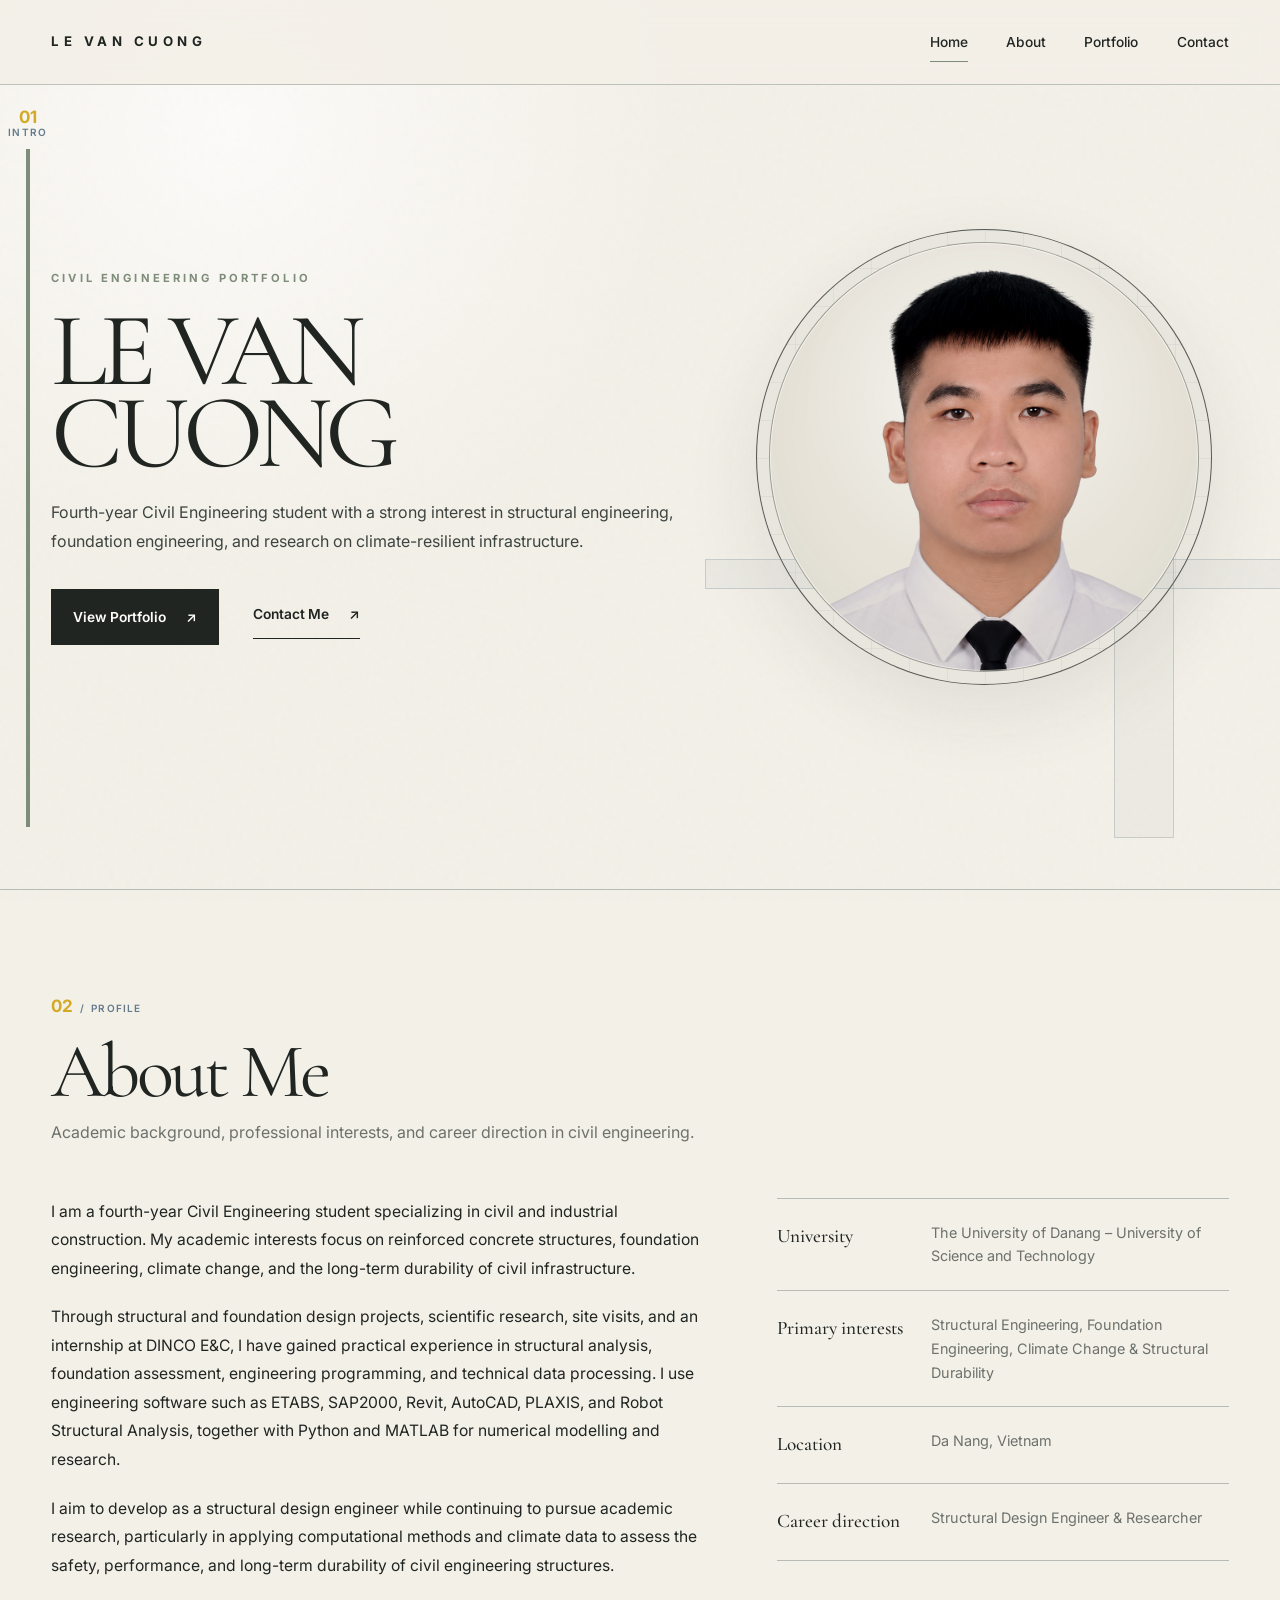
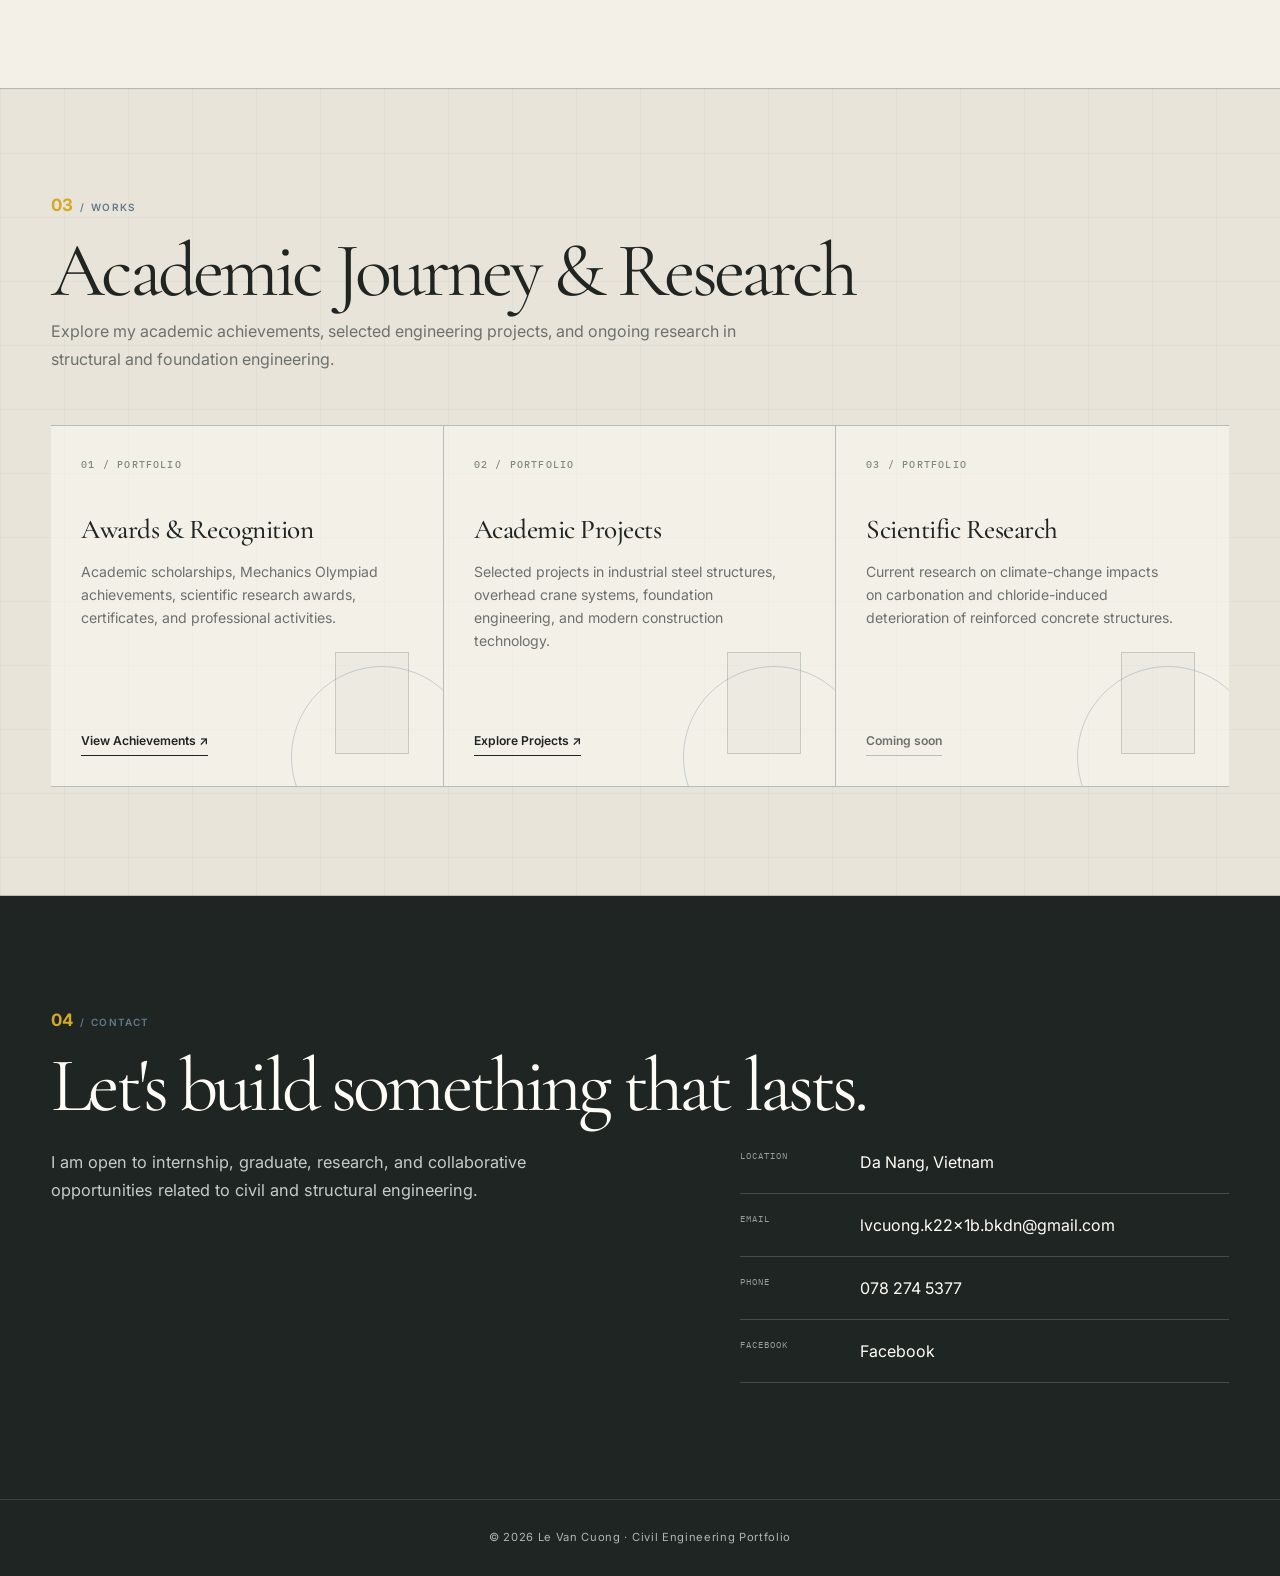
==== index.html @ e56824ea "task(02-T01): output of codex (committed by dispatch)" ====
<!DOCTYPE html>
<html lang="en">
<head>
<meta charset="UTF-8">
<meta name="viewport" content="width=device-width, initial-scale=1.0">
<meta name="description" content="Civil Engineering portfolio of Le Van Cuong — structural design, foundation engineering, construction, and applied research.">
<meta name="theme-color" content="#f3f0e8">
<title>Le Van Cuong | Civil Engineering Portfolio</title>
<link rel="preconnect" href="https://fonts.googleapis.com">
<link rel="preconnect" href="https://fonts.gstatic.com" crossorigin>
<link href="https://fonts.googleapis.com/css2?family=Cormorant+Garamond:wght@400;500;600&family=IBM+Plex+Mono:wght@400;500&family=Inter:wght@400;500;600;700&display=swap" rel="stylesheet">
<style>
:root{
  --paper:#f3f0e8;
  --paper-deep:#e8e4da;
  --ink:#202522;
  --muted:#6d716c;
  --sage:#7e8c7a;
  --steel:#627a8b;
  --line:#b8bbb5;
  --white:#fffdf7;
  --dark:#26302c;
  --dark-deep:#1f2522;
  --serif:"Cormorant Garamond",Georgia,"Times New Roman",serif;
  --sans:"Inter",Arial,sans-serif;
  --mono:"IBM Plex Mono",monospace;
  --shadow:0 22px 70px rgba(43,49,46,.08);
  --ease-out:cubic-bezier(.22,1,.36,1);
}

*{box-sizing:border-box}
html{scroll-behavior:smooth;scroll-padding-top:84px}
body{
  margin:0;
  background:
    radial-gradient(circle at 18% 4%,rgba(255,255,255,.74),transparent 28rem),
    var(--paper);
  color:var(--ink);
  font-family:var(--sans);
  line-height:1.75;
}
body::before{
  position:fixed;
  inset:0;
  z-index:-1;
  content:"";
  pointer-events:none;
  opacity:.17;
  background-image:url("data:image/svg+xml,%3Csvg viewBox='0 0 180 180' xmlns='http://www.w3.org/2000/svg'%3E%3Cfilter id='n'%3E%3CfeTurbulence type='fractalNoise' baseFrequency='.9' numOctaves='3' stitchTiles='stitch'/%3E%3C/filter%3E%3Crect width='100%25' height='100%25' filter='url(%23n)' opacity='.16'/%3E%3C/svg%3E");
}
a{color:inherit}
a:focus-visible,button:focus-visible{outline:2px solid var(--steel);outline-offset:5px}
.container{width:min(1180px,calc(100% - 8vw));margin:auto}

header{
  position:sticky;
  top:0;
  z-index:10;
  background:rgba(243,240,232,.88);
  border-bottom:1px solid rgba(184,187,181,.9);
  -webkit-backdrop-filter:blur(16px);
  backdrop-filter:blur(16px);
}
.nav{height:84px;display:flex;align-items:center;justify-content:space-between}
.brand{
  text-decoration:none;
  color:var(--ink);
  font-size:.83rem;
  font-weight:700;
  letter-spacing:.34em;
}
.links{display:flex;gap:clamp(24px,3vw,52px)}
.links a{
  position:relative;
  text-decoration:none;
  font-size:.86rem;
  font-weight:500;
}
.links a::after{
  position:absolute;
  right:0;
  bottom:-8px;
  left:0;
  height:1px;
  content:"";
  background:var(--sage);
  transform:scaleX(0);
  transform-origin:left;
  transition:transform .2s ease;
}
.links a:hover::after,.links a[aria-current="page"]::after{transform:scaleX(1)}
.menu{
  display:none;
  width:44px;
  height:44px;
  border:1px solid var(--line);
  background:transparent;
  color:var(--ink);
  font-size:1.3rem;
  cursor:pointer;
}

.hero{
  position:relative;
  min-height:650px;
  display:grid;
  align-items:start;
  justify-items:center;
  overflow:hidden;
  color:var(--ink);
  border-bottom:1px solid var(--line);
}
.hero::before{
  position:absolute;
  top:64px;
  bottom:62px;
  left:max(2vw,24px);
  width:4px;
  content:"";
  background:var(--sage);
}
.hero-section-label{
  position:absolute;
  top:24px;
  left:calc(max(2vw,24px) - 28px);
  width:60px;
  display:flex;
  flex-direction:column;
  align-items:center;
  gap:1px;
  text-align:center;
  line-height:1;
  pointer-events:none;
}
.hero-section-label .section-number,
.section-label .section-number{
  color:#d3a926;
  font-family:var(--sans);
  font-size:17px;
  font-weight:700;
  letter-spacing:0;
  line-height:1;
}
.hero-section-label .section-name,
.section-label .section-name{
  color:var(--steel);
  font-family:var(--sans);
  font-size:10px;
  font-weight:600;
  letter-spacing:.12em;
  line-height:1;
  text-transform:uppercase;
}
.section-label{
  display:flex;
  align-items:baseline;
  gap:7px;
  white-space:nowrap;
}
.section-label .section-divider{
  color:var(--steel);
  font-family:var(--sans);
  font-size:10px;
  font-weight:600;
  letter-spacing:0;
  line-height:1;
}
.hero-grid{
  display:grid;
  grid-template-columns:minmax(0,1.12fr) minmax(410px,.88fr);
  gap:clamp(44px,5vw,74px);
  align-items:center;
  padding:36px 0 96px;
}
.eyebrow,.section-kicker{
  margin:0 0 22px;
  color:var(--sage);
  font-family:var(--sans);
  font-size:.7rem;
  font-weight:700;
  letter-spacing:.28em;
  text-transform:uppercase;
}
h1{
  max-width:760px;
  margin:8px 0 24px;
  font-family:var(--serif);
  font-size:clamp(5rem,8.2vw,8rem);
  font-weight:400;
  letter-spacing:-.065em;
  line-height:.78;
}
.lead{
  max-width:700px;
  margin:0;
  color:#3d4440;
  font-size:1rem;
  line-height:1.8;
}
.actions{display:flex;gap:34px;align-items:center;margin-top:34px}
.btn{
  min-height:56px;
  padding:0 22px;
  display:inline-flex;
  align-items:center;
  justify-content:center;
  gap:20px;
  border-radius:0;
  text-decoration:none;
  font-size:.86rem;
  font-weight:600;
  transition:background .18s ease,color .18s ease,transform .18s ease;
}
.btn::after{content:"↗";transition:transform .18s ease}
.btn:hover::after{transform:translate(4px,-4px)}
.btn-primary{background:var(--ink);color:var(--white)}
.btn-primary:hover{background:#343b37;transform:translateY(-2px)}
.btn-outline{
  min-height:44px;
  padding:0 0 5px;
  border-bottom:1px solid var(--ink);
  color:var(--ink);
}
.btn-outline:hover{color:var(--steel)}

.portrait{
  position:relative;
  width:min(100%,456px);
  aspect-ratio:1;
  margin:auto;
  padding:12px;
  display:grid;
  place-items:center;
  overflow:visible;
  isolation:isolate;
  border:1px solid rgba(32,37,34,.72);
  border-radius:50%;
  background:
    linear-gradient(rgba(98,122,139,.08) 1px,transparent 1px),
    linear-gradient(90deg,rgba(98,122,139,.08) 1px,transparent 1px),
    rgba(216,214,207,.36);
  background-size:38px 38px;
  box-shadow:0 26px 78px rgba(43,49,46,.09);
}
.portrait::before,.portrait::after{
  position:absolute;
  z-index:-1;
  content:"";
  border:1px solid rgba(98,122,139,.26);
}
.portrait::before{width:134%;height:28px;right:-23%;bottom:21%;background:rgba(98,122,139,.05)}
.portrait::after{width:58px;height:82%;right:8%;bottom:-34%;background:rgba(126,140,122,.05)}
.portrait-frame{
  position:relative;
  width:100%;
  height:100%;
  padding:28px;
  display:flex;
  flex-direction:column;
  align-items:center;
  justify-content:center;
  overflow:hidden;
  border:1px solid rgba(32,37,34,.38);
  border-radius:50%;
  background:
    radial-gradient(circle at 50% 36%,rgba(255,255,255,.7),transparent 52%),
    var(--paper-deep);
  text-align:center;
}
.portrait-frame::after{
  position:absolute;
  z-index:3;
  inset:0;
  content:"";
  pointer-events:none;
  border-radius:50%;
  box-shadow:
    inset 0 0 0 1px rgba(255,253,247,.52),
    inset 0 -28px 56px rgba(38,48,44,.035);
}
.portrait-photo{
  position:absolute;
  z-index:2;
  inset:0;
  width:100%;
  height:100%;
  opacity:1;
  object-fit:cover;
  /*
    profile.png is 1024 × 1536 (2:3). A 10% vertical focus keeps
    comfortable space above the hair when it is cropped into this 1:1 frame.
  */
  object-position:50% 10%;
  mix-blend-mode:multiply;
  filter:saturate(.84) contrast(1.025) brightness(.995);
}

section{padding:108px 0}
.section-title{
  margin:0 0 10px;
  color:var(--ink);
  font-family:var(--serif);
  font-size:clamp(3.2rem,6vw,5.6rem);
  font-weight:400;
  letter-spacing:-.05em;
  line-height:.92;
}
.section-sub{max-width:700px;margin:0 0 52px;color:var(--muted)}
.about-grid{
  display:grid;
  grid-template-columns:minmax(0,1.18fr) minmax(340px,.82fr);
  gap:clamp(46px,6vw,78px);
  align-items:start;
}
.about-copy{font-size:.98rem;line-height:1.82}
.about-copy p{margin:0 0 1.25rem}
.about-copy p:last-child{margin-bottom:0}
.info-list{display:grid;border-top:1px solid var(--line)}
.info{
  padding:22px 0;
  display:grid;
  grid-template-columns:136px minmax(0,1fr);
  gap:18px;
  border-bottom:1px solid var(--line);
  color:var(--muted);
  font-size:.9rem;
  line-height:1.65;
}
.info b{
  display:block;
  color:var(--ink);
  font-family:var(--serif);
  font-size:1.2rem;
  font-weight:500;
}
.info span{
  min-width:0;
  overflow-wrap:break-word;
}

.portfolio-section{
  background:
    linear-gradient(rgba(98,122,139,.055) 1px,transparent 1px),
    linear-gradient(90deg,rgba(98,122,139,.055) 1px,transparent 1px),
    var(--paper-deep);
  background-size:64px 64px;
  border-top:1px solid var(--line);
  border-bottom:1px solid var(--line);
}
.cards{
  display:grid;
  grid-template-columns:repeat(3,1fr);
  border-top:1px solid var(--line);
  border-bottom:1px solid var(--line);
}
.card{
  position:relative;
  min-height:360px;
  padding:30px;
  display:flex;
  flex-direction:column;
  overflow:hidden;
  border:0;
  border-right:1px solid var(--line);
  border-radius:0;
  background:rgba(255,253,247,.48);
  box-shadow:none;
  transition:background .22s ease,transform .22s ease;
}
.card:last-child{border-right:0}
.card::before{
  position:absolute;
  right:-30px;
  bottom:-62px;
  width:180px;
  height:180px;
  content:"";
  border:1px solid rgba(98,122,139,.3);
  border-radius:50%;
  transition:transform .35s ease;
}
.card::after{
  position:absolute;
  right:34px;
  bottom:32px;
  width:72px;
  height:100px;
  content:"";
  border:1px solid rgba(126,140,122,.35);
  background:rgba(126,140,122,.06);
}
.card:hover{z-index:2;background:var(--white);transform:translateY(-6px)}
.card:hover::before{transform:scale(1.08)}
.card .num{
  position:relative;
  z-index:1;
  font-family:var(--mono);
  font-size:.62rem;
  font-weight:500;
  letter-spacing:.12em;
  color:var(--sage);
}
.card h3{
  position:relative;
  z-index:1;
  max-width:none;
  margin:42px 0 15px;
  color:var(--ink);
  font-family:var(--serif);
  font-size:clamp(1.7rem,1.95vw,2rem);
  font-weight:500;
  line-height:1.08;
  letter-spacing:-.018em;
  white-space:nowrap;
}
.card p{
  position:relative;
  z-index:1;
  max-width:310px;
  margin:0 0 28px;
  color:var(--muted);
  font-size:.88rem;
  line-height:1.65;
}
.card a{
  position:relative;
  z-index:2;
  align-self:flex-start;
  margin-top:auto;
  padding-bottom:4px;
  border-bottom:1px solid var(--ink);
  text-decoration:none;
  color:var(--ink);
  font-size:.76rem;
  font-weight:600;
}
.card a::after{content:" ↗";transition:margin .18s ease}
.card a:hover::after{margin-left:5px}
.card .disabled-link{
  position:relative;
  z-index:2;
  align-self:flex-start;
  margin-top:auto;
  padding-bottom:4px;
  border-bottom:1px solid var(--line);
  color:var(--muted);
  font-size:.76rem;
  font-weight:600;
  cursor:not-allowed;
}

.contact{
  padding:116px 0;
  background:var(--dark-deep);
  color:var(--white);
}
.contact .section-kicker{color:#aebda9}
.contact .section-title{color:var(--white)}
.contact-grid{display:grid;grid-template-columns:1.08fr .92fr;gap:clamp(50px,9vw,130px)}
.contact-grid>div:first-child p{max-width:530px;color:#c5ccc7;font-size:1.02rem}
.contact-item{
  padding:17px 0;
  display:grid;
  grid-template-columns:100px 1fr;
  gap:20px;
  border-bottom:1px solid rgba(255,255,255,.18);
  overflow-wrap:anywhere;
}
.contact-item span{
  display:block;
  color:#95a19a;
  font-family:var(--mono);
  font-size:.59rem;
  letter-spacing:.11em;
  text-transform:uppercase;
}
.contact-item a{text-decoration:none}
.contact-item a:hover{color:#c7d4c3}
footer{
  background:var(--dark-deep);
  color:#aeb7b1;
  text-align:center;
  padding:28px;
  border-top:1px solid rgba(255,255,255,.13);
  font-size:.7rem;
  letter-spacing:.06em;
}

@keyframes reveal{
  from{opacity:0;transform:translateY(18px)}
  to{opacity:1;transform:translateY(0)}
}
.hero-grid>div:first-child{animation:reveal .75s var(--ease-out) both}
.portrait{animation:reveal .92s .12s var(--ease-out) both}
.reveal-item{
  opacity:0;
  transform:translateY(18px);
  transition:opacity .68s var(--ease-out) var(--reveal-delay,0ms),transform .68s var(--ease-out) var(--reveal-delay,0ms);
}
.reveal-item.is-visible{
  opacity:1;
  transform:translateY(0);
}

@media(max-width:900px){
  .links{
    position:absolute;
    top:84px;
    right:0;
    left:0;
    padding:24px 8vw 30px;
    display:none;
    flex-direction:column;
    gap:18px;
    background:rgba(243,240,232,.98);
    border-bottom:1px solid var(--line);
  }
  .links.open{display:flex}
  .menu{display:grid;place-items:center}
  .hero{align-items:center}
  .hero-grid{grid-template-columns:1fr;gap:68px;padding:78px 0}
  .portrait{width:min(76vw,420px)}
  .about-grid,.contact-grid{grid-template-columns:1fr}
  .cards{grid-template-columns:1fr}
  .card{min-height:300px;border-right:0;border-bottom:1px solid var(--line)}
  .card:last-child{border-bottom:0}
  .card h3{font-size:2rem}
}

@media(max-width:1100px) and (min-width:901px){
  .card h3{
    font-size:1.72rem;
    white-space:normal;
  }
}

@media(max-width:600px){
  .container{width:calc(100% - 32px)}
  html{scroll-padding-top:72px}
  .nav{height:72px}
  .links{top:72px;padding-right:16px;padding-left:16px}
  .brand{max-width:160px;font-size:.72rem;line-height:1.5}
  .hero{min-height:auto}
  .hero::before,.hero-section-label{display:none}
  .hero-grid{padding:68px 0 70px}
  h1{font-size:clamp(4.3rem,22vw,6.2rem)}
  .lead{font-size:.94rem}
  .actions{align-items:flex-start;flex-direction:column;gap:18px}
  .portrait{width:min(84vw,350px)}
  section{padding:78px 0}
  .section-sub{margin-bottom:38px}
  .card{padding-right:24px;padding-left:24px}
  .card h3{font-size:1.85rem;white-space:normal}
  .info{grid-template-columns:1fr;gap:4px}
  .about-copy{font-size:.94rem;line-height:1.78}
  .contact{padding:84px 0}
  .contact-item{grid-template-columns:1fr;gap:5px}
}

@media(prefers-reduced-motion:reduce){
  html{scroll-behavior:auto}
  *,*::before,*::after{
    animation-duration:.01ms!important;
    animation-iteration-count:1!important;
    transition-duration:.01ms!important;
  }
}
</style>
</head>
<body>
<header>
  <div class="container nav">
    <a class="brand" href="#home" aria-label="Le Van Cuong — home">LE VAN CUONG</a>
    <button class="menu" id="menuBtn" type="button" aria-label="Open navigation" aria-expanded="false" aria-controls="navLinks">☰</button>
    <nav class="links" id="navLinks" aria-label="Main navigation">
      <a href="#home">Home</a>
      <a href="#about">About</a>
      <a href="#portfolio">Portfolio</a>
      <a href="#contact">Contact</a>
    </nav>
  </div>
</header>

<main>
  <section class="hero" id="home">
    <div class="hero-section-label" aria-hidden="true">
      <span class="section-number">01</span>
      <span class="section-name">INTRO</span>
    </div>
    <div class="container hero-grid">
      <div>
        <div class="eyebrow">Civil Engineering Portfolio</div>
        <h1>LE VAN<br>CUONG</h1>
        <p class="lead">Fourth-year Civil Engineering student with a strong interest in structural engineering, foundation engineering, and research on climate-resilient infrastructure.</p>
        <div class="actions">
          <a class="btn btn-primary" href="#portfolio">View Portfolio</a>
          <a class="btn btn-outline" href="#contact">Contact Me</a>
        </div>
      </div>
      <div class="portrait">
        <div class="portrait-frame">
          <img class="portrait-photo" id="profilePhoto" src="assets/images/people/profile.png" width="1024" height="1536" fetchpriority="high" decoding="async" alt="Portrait of Le Van Cuong">
        </div>
      </div>
    </div>
  </section>

  <section id="about">
    <div class="container">
      <p class="section-kicker section-label">
        <span class="section-number">02</span>
        <span class="section-divider" aria-hidden="true">/</span>
        <span class="section-name">PROFILE</span>
      </p>
      <h2 class="section-title">About Me</h2>
      <p class="section-sub">Academic background, professional interests, and career direction in civil engineering.</p>
      <div class="about-grid">
        <div class="about-copy">
          <p>I am a fourth-year Civil Engineering student specializing in civil and industrial construction. My academic interests focus on reinforced concrete structures, foundation engineering, climate change, and the long-term durability of civil infrastructure.</p>
          <p>Through structural and foundation design projects, scientific research, site visits, and an internship at DINCO E&amp;C, I have gained practical experience in structural analysis, foundation assessment, engineering programming, and technical data processing. I use engineering software such as ETABS, SAP2000, Revit, AutoCAD, PLAXIS, and Robot Structural Analysis, together with Python and MATLAB for numerical modelling and research.</p>
          <p>I aim to develop as a structural design engineer while continuing to pursue academic research, particularly in applying computational methods and climate data to assess the safety, performance, and long-term durability of civil engineering structures.</p>
        </div>
        <div class="info-list">
          <div class="info"><b>University</b><span>The University of Danang – University of Science and Technology</span></div>
          <div class="info"><b>Primary interests</b><span>Structural Engineering, Foundation Engineering, Climate Change &amp; Structural Durability</span></div>
          <div class="info"><b>Location</b><span>Da Nang, Vietnam</span></div>
          <div class="info"><b>Career direction</b><span>Structural Design Engineer &amp; Researcher</span></div>
        </div>
      </div>
    </div>
  </section>

  <section id="portfolio" class="portfolio-section">
    <div class="container">
      <p class="section-kicker section-label">
        <span class="section-number">03</span>
        <span class="section-divider" aria-hidden="true">/</span>
        <span class="section-name">WORKS</span>
      </p>
      <h2 class="section-title">Academic Journey &amp; Research</h2>
      <p class="section-sub">Explore my academic achievements, selected engineering projects, and ongoing research in structural and foundation engineering.</p>
      <div class="cards">
        <article class="card">
          <div class="num">01 / PORTFOLIO</div>
          <h3>Awards &amp; Recognition</h3>
          <p>Academic scholarships, Mechanics Olympiad achievements, scientific research awards, certificates, and professional activities.</p>
          <a href="awards.html">View Achievements</a>
        </article>
        <article class="card">
          <div class="num">02 / PORTFOLIO</div>
          <h3>Academic Projects</h3>
          <p>Selected projects in industrial steel structures, overhead crane systems, foundation engineering, and modern construction technology.</p>
          <a href="academic-projects.html">Explore Projects</a>
        </article>
        <article class="card">
          <div class="num">03 / PORTFOLIO</div>
          <h3>Scientific Research</h3>
          <p>Current research on climate-change impacts on carbonation and chloride-induced deterioration of reinforced concrete structures.</p>
          <span class="disabled-link" aria-disabled="true">Coming soon</span>
        </article>
      </div>
    </div>
  </section>

  <section class="contact" id="contact">
    <div class="container">
      <p class="section-kicker section-label">
        <span class="section-number">04</span>
        <span class="section-divider" aria-hidden="true">/</span>
        <span class="section-name">CONTACT</span>
      </p>
      <h2 class="section-title">Let&apos;s build something that lasts.</h2>
      <div class="contact-grid">
        <div>
          <p>I am open to internship, graduate, research, and collaborative opportunities related to civil and structural engineering.</p>
        </div>
        <div>
          <div class="contact-item"><span>Location</span><div>Da Nang, Vietnam</div></div>
          <div class="contact-item"><span>Email</span><a href="mailto:lvcuong.k22x1b.bkdn@gmail.com">lvcuong.k22x1b.bkdn@gmail.com</a></div>
          <div class="contact-item"><span>Phone</span><a href="tel:+84782745377">078&nbsp;274&nbsp;5377</a></div>
          <div class="contact-item"><span>Facebook</span><a href="https://www.facebook.com/cuong.le.961436" target="_blank" rel="noopener noreferrer">Facebook</a></div>
        </div>
      </div>
    </div>
  </section>
</main>

<footer>© <span id="year"></span> Le Van Cuong · Civil Engineering Portfolio</footer>

<script>
const menuBtn=document.getElementById("menuBtn");
const navLinks=document.getElementById("navLinks");
const desktopQuery=window.matchMedia("(min-width: 901px)");
const closeMenu=()=>{
  navLinks.classList.remove("open");
  menuBtn.setAttribute("aria-expanded","false");
  menuBtn.setAttribute("aria-label","Open navigation");
  menuBtn.textContent="☰";
};
menuBtn.addEventListener("click",event=>{
  event.stopPropagation();
  const isOpen=navLinks.classList.toggle("open");
  menuBtn.setAttribute("aria-expanded",String(isOpen));
  menuBtn.setAttribute("aria-label",isOpen?"Close navigation":"Open navigation");
  menuBtn.textContent=isOpen?"×":"☰";
});
navLinks.addEventListener("click",event=>event.stopPropagation());
document.querySelectorAll("#navLinks a").forEach(link=>link.addEventListener("click",closeMenu));
document.addEventListener("click",()=>{if(navLinks.classList.contains("open"))closeMenu()});
desktopQuery.addEventListener("change",event=>{if(event.matches)closeMenu()});
document.addEventListener("keydown",event=>{if(event.key==="Escape")closeMenu()});

const navAnchors=[...document.querySelectorAll('#navLinks a[href^="#"]')];
const sections=navAnchors.map(a=>document.querySelector(a.getAttribute("href"))).filter(Boolean);
const setActiveNav=id=>{
  navAnchors.forEach(a=>{
    if(a.getAttribute("href")===`#${id}`)a.setAttribute("aria-current","page");
    else a.removeAttribute("aria-current");
  });
};
if(sections.length){
  setActiveNav(sections[0].id);
  const spyObserver=new IntersectionObserver(entries=>{
    entries.forEach(entry=>{
      if(entry.isIntersecting)setActiveNav(entry.target.id);
    });
  },{rootMargin:"-35% 0px -55% 0px",threshold:0});
  sections.forEach(section=>spyObserver.observe(section));
}

const reduceMotion=window.matchMedia("(prefers-reduced-motion: reduce)");
if(!reduceMotion.matches&&"IntersectionObserver"in window){
  const revealTargets=[
    ...document.querySelectorAll("#about .section-kicker, #about .section-title, #about .section-sub, #about .about-copy, #about .info-list"),
    ...document.querySelectorAll("#portfolio .section-kicker, #portfolio .section-title, #portfolio .section-sub"),
    ...document.querySelectorAll("#portfolio .card"),
    ...document.querySelectorAll("#contact .section-kicker, #contact .section-title, #contact .contact-grid > div")
  ];
  document.querySelectorAll("#portfolio .card").forEach((el,i)=>el.style.setProperty("--reveal-delay",`${i*80}ms`));
  const revealObserver=new IntersectionObserver((entries,obs)=>{
    entries.forEach(entry=>{
      if(entry.isIntersecting){
        entry.target.classList.add("is-visible");
        obs.unobserve(entry.target);
      }
    });
  },{threshold:.12,rootMargin:"0px 0px -36px 0px"});
  revealTargets.forEach(el=>{
    if(el.getBoundingClientRect().top<window.innerHeight*.92){
      el.classList.add("is-visible");
    }else{
      el.classList.add("reveal-item");
      revealObserver.observe(el);
    }
  });
}

document.getElementById("year").textContent=new Date().getFullYear();
</script>
</body>
</html>
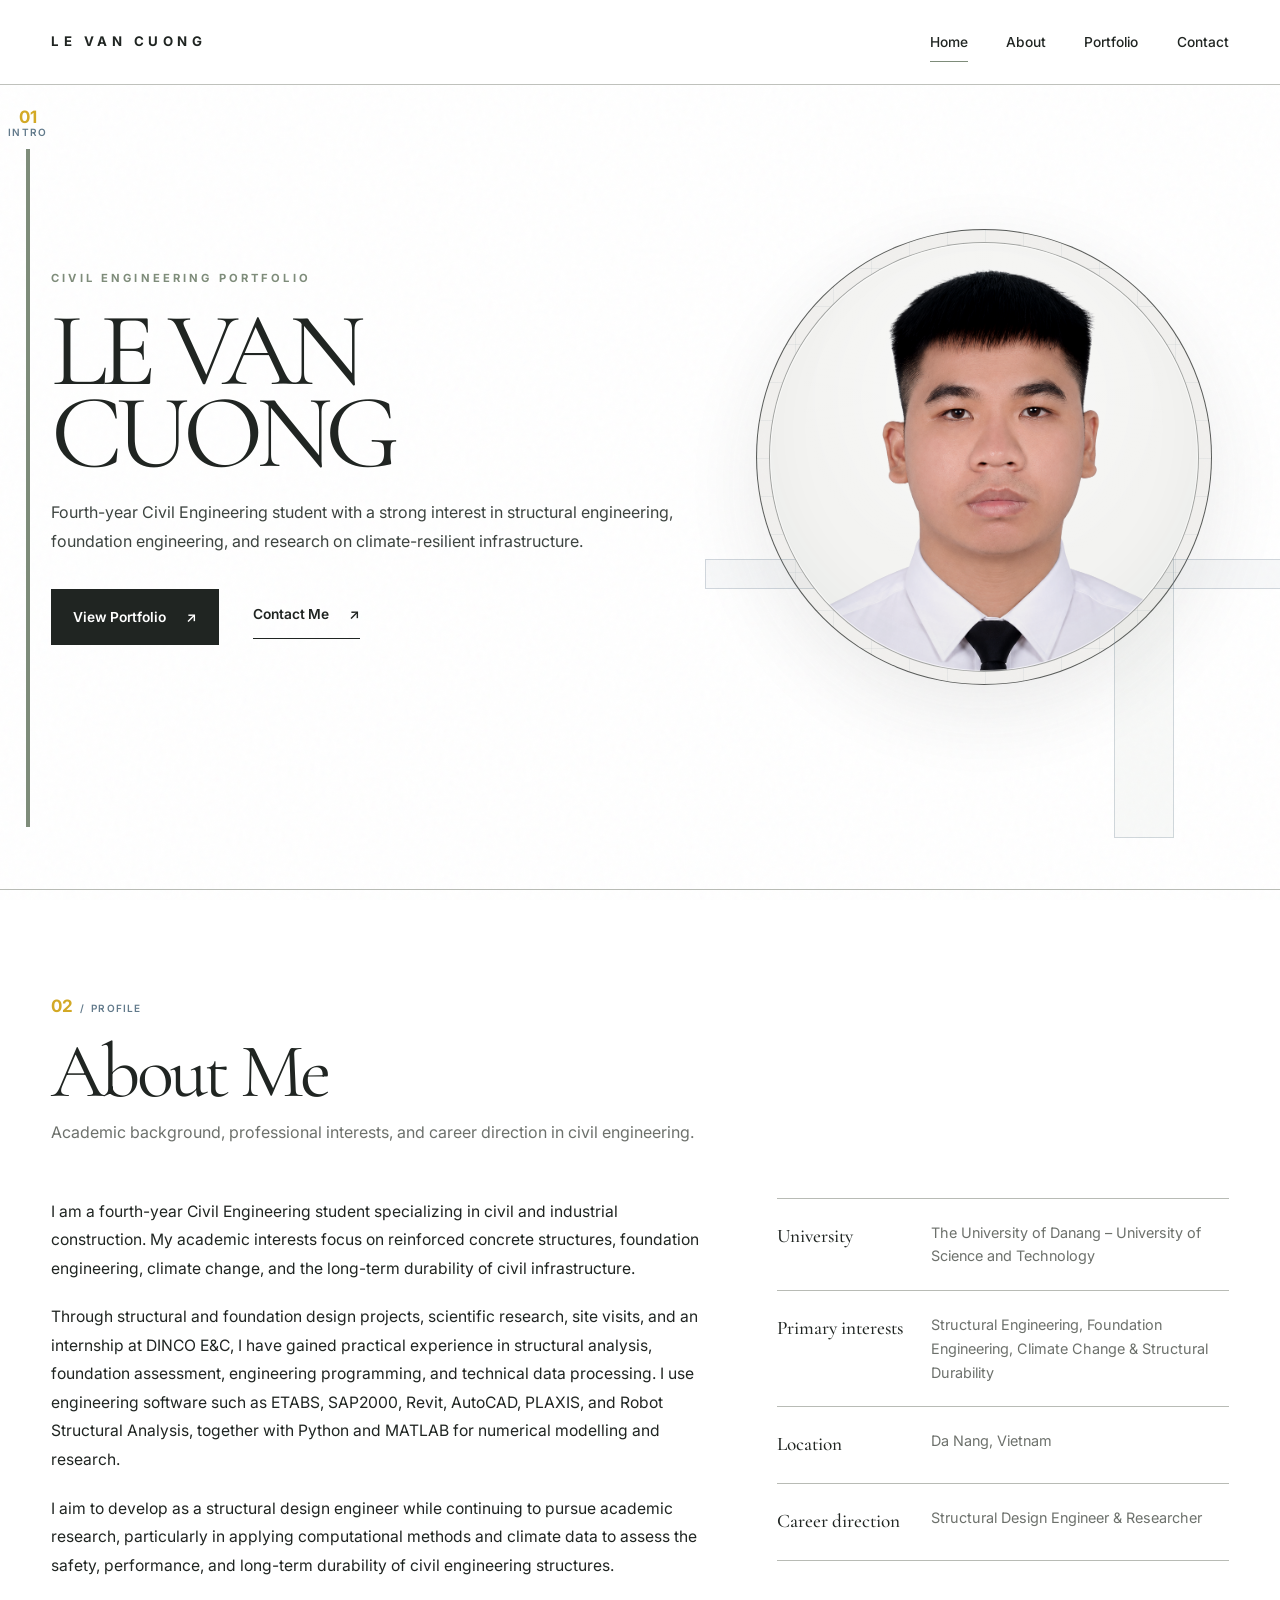
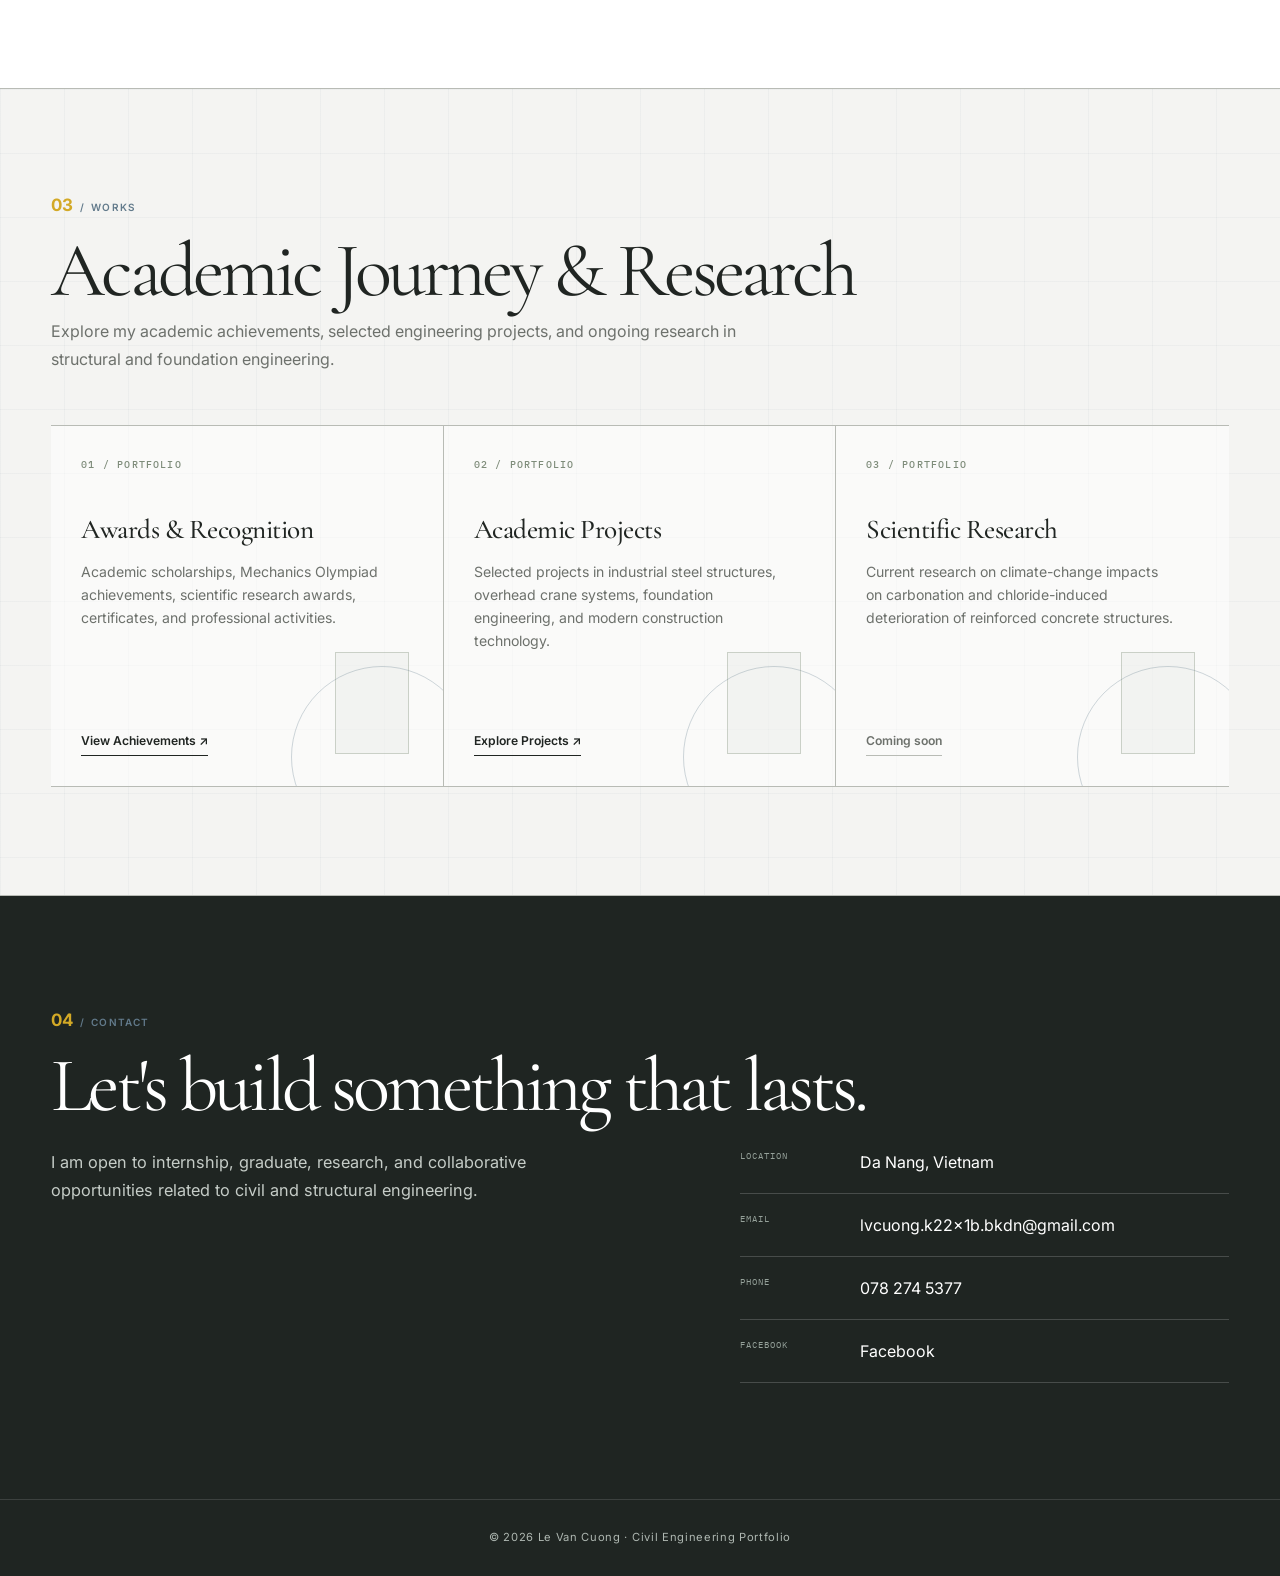
==== commit fa512dd2: "Switch portfolio pages to a white background - --paper #f3f0e8 -> #ffffff (and theme-color meta) - -" ====
--- a/index.html
+++ b/index.html
@@ -4,21 +4,21 @@
 <meta charset="UTF-8">
 <meta name="viewport" content="width=device-width, initial-scale=1.0">
 <meta name="description" content="Civil Engineering portfolio of Le Van Cuong — structural design, foundation engineering, construction, and applied research.">
-<meta name="theme-color" content="#f3f0e8">
+<meta name="theme-color" content="#ffffff">
 <title>Le Van Cuong | Civil Engineering Portfolio</title>
 <link rel="preconnect" href="https://fonts.googleapis.com">
 <link rel="preconnect" href="https://fonts.gstatic.com" crossorigin>
 <link href="https://fonts.googleapis.com/css2?family=Cormorant+Garamond:wght@400;500;600&family=IBM+Plex+Mono:wght@400;500&family=Inter:wght@400;500;600;700&display=swap" rel="stylesheet">
 <style>
 :root{
-  --paper:#f3f0e8;
-  --paper-deep:#e8e4da;
+  --paper:#ffffff;
+  --paper-deep:#f4f4f2;
   --ink:#202522;
   --muted:#6d716c;
   --sage:#7e8c7a;
   --steel:#627a8b;
   --line:#b8bbb5;
-  --white:#fffdf7;
+  --white:#ffffff;
   --dark:#26302c;
   --dark-deep:#1f2522;
   --serif:"Cormorant Garamond",Georgia,"Times New Roman",serif;
@@ -56,7 +56,7 @@
   position:sticky;
   top:0;
   z-index:10;
-  background:rgba(243,240,232,.88);
+  background:rgba(255,255,255,.88);
   border-bottom:1px solid rgba(184,187,181,.9);
   -webkit-backdrop-filter:blur(16px);
   backdrop-filter:blur(16px);
@@ -275,7 +275,7 @@
   pointer-events:none;
   border-radius:50%;
   box-shadow:
-    inset 0 0 0 1px rgba(255,253,247,.52),
+    inset 0 0 0 1px rgba(255,255,255,.52),
     inset 0 -28px 56px rgba(38,48,44,.035);
 }
 .portrait-photo{
@@ -363,7 +363,7 @@
   border:0;
   border-right:1px solid var(--line);
   border-radius:0;
-  background:rgba(255,253,247,.48);
+  background:rgba(255,255,255,.48);
   box-shadow:none;
   transition:background .22s ease,transform .22s ease;
 }
@@ -512,7 +512,7 @@
     display:none;
     flex-direction:column;
     gap:18px;
-    background:rgba(243,240,232,.98);
+    background:rgba(255,255,255,.98);
     border-bottom:1px solid var(--line);
   }
   .links.open{display:flex}
@@ -656,7 +656,7 @@
           <div class="num">03 / PORTFOLIO</div>
           <h3>Scientific Research</h3>
           <p>Current research on climate-change impacts on carbonation and chloride-induced deterioration of reinforced concrete structures.</p>
-          <span class="disabled-link" aria-disabled="true">Coming soon</span>
+          <span class="disabled-link" role="link" aria-disabled="true">Coming soon</span>
         </article>
       </div>
     </div>
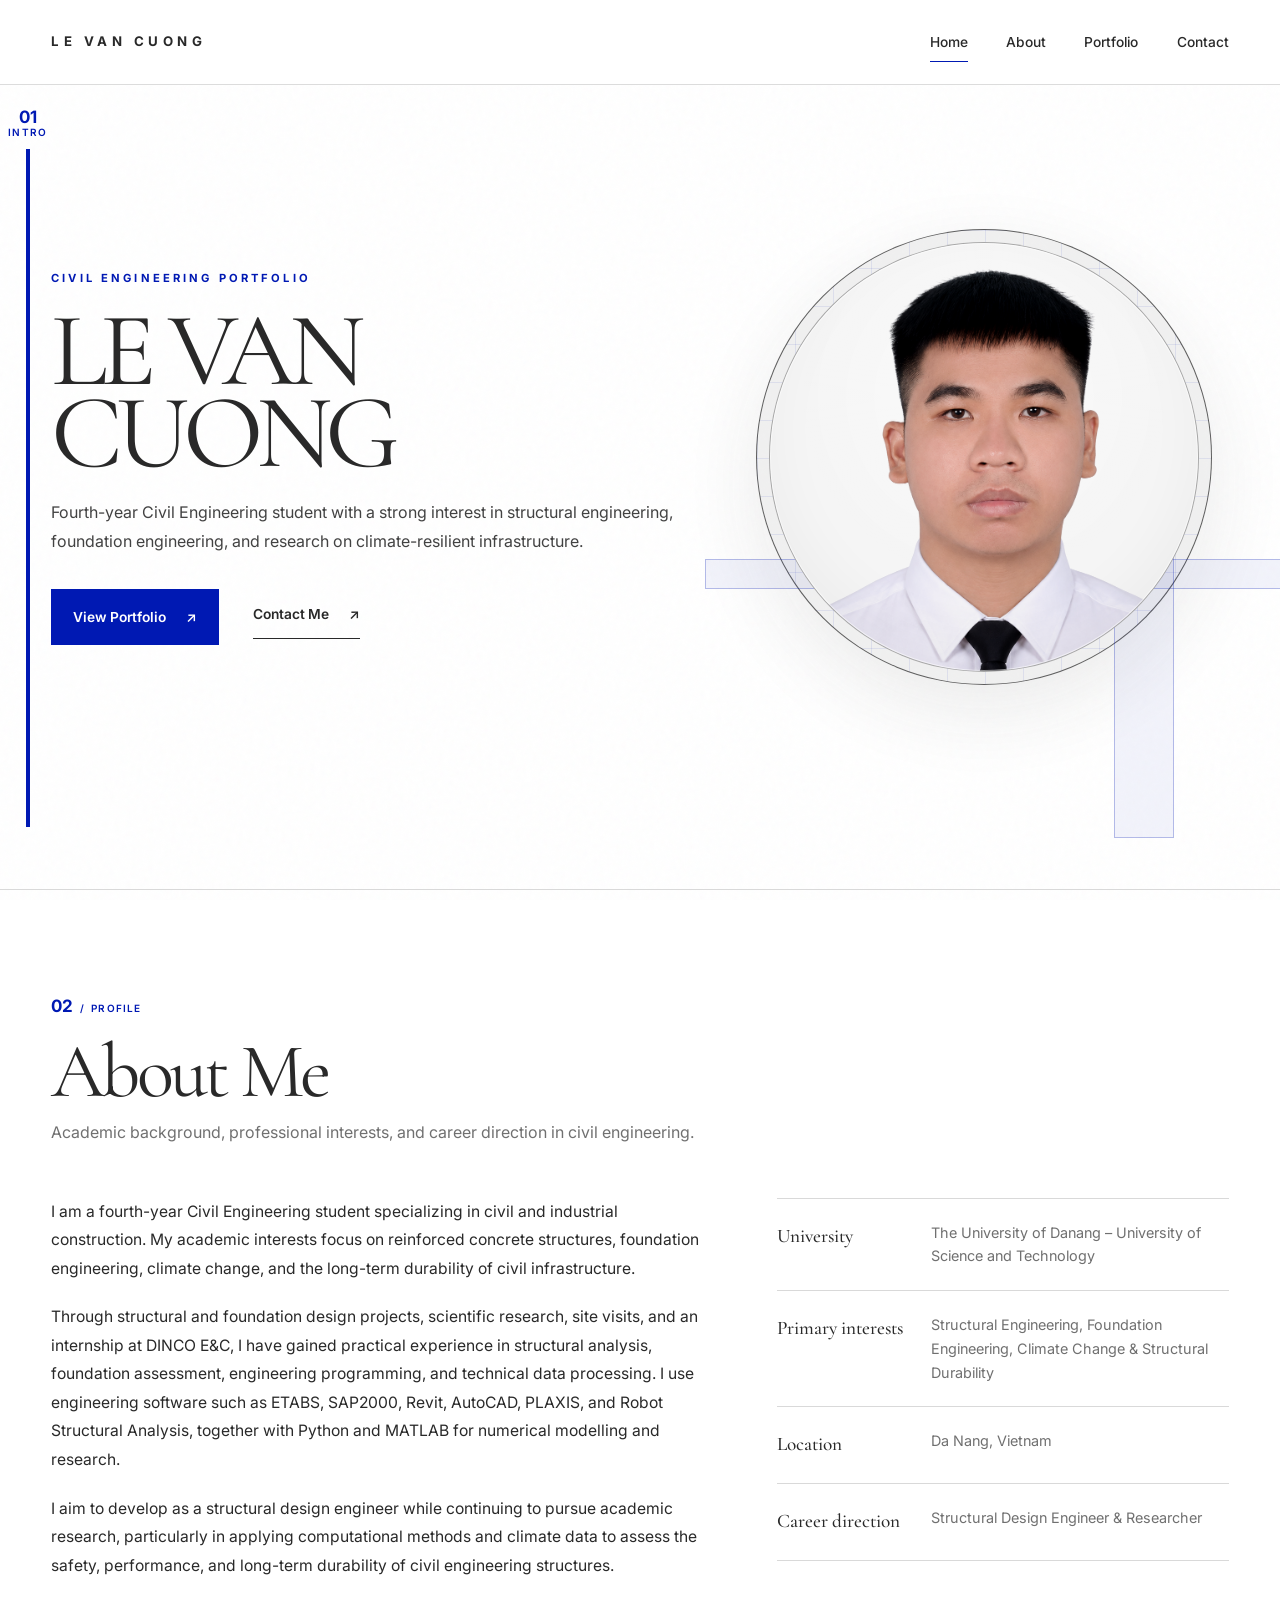
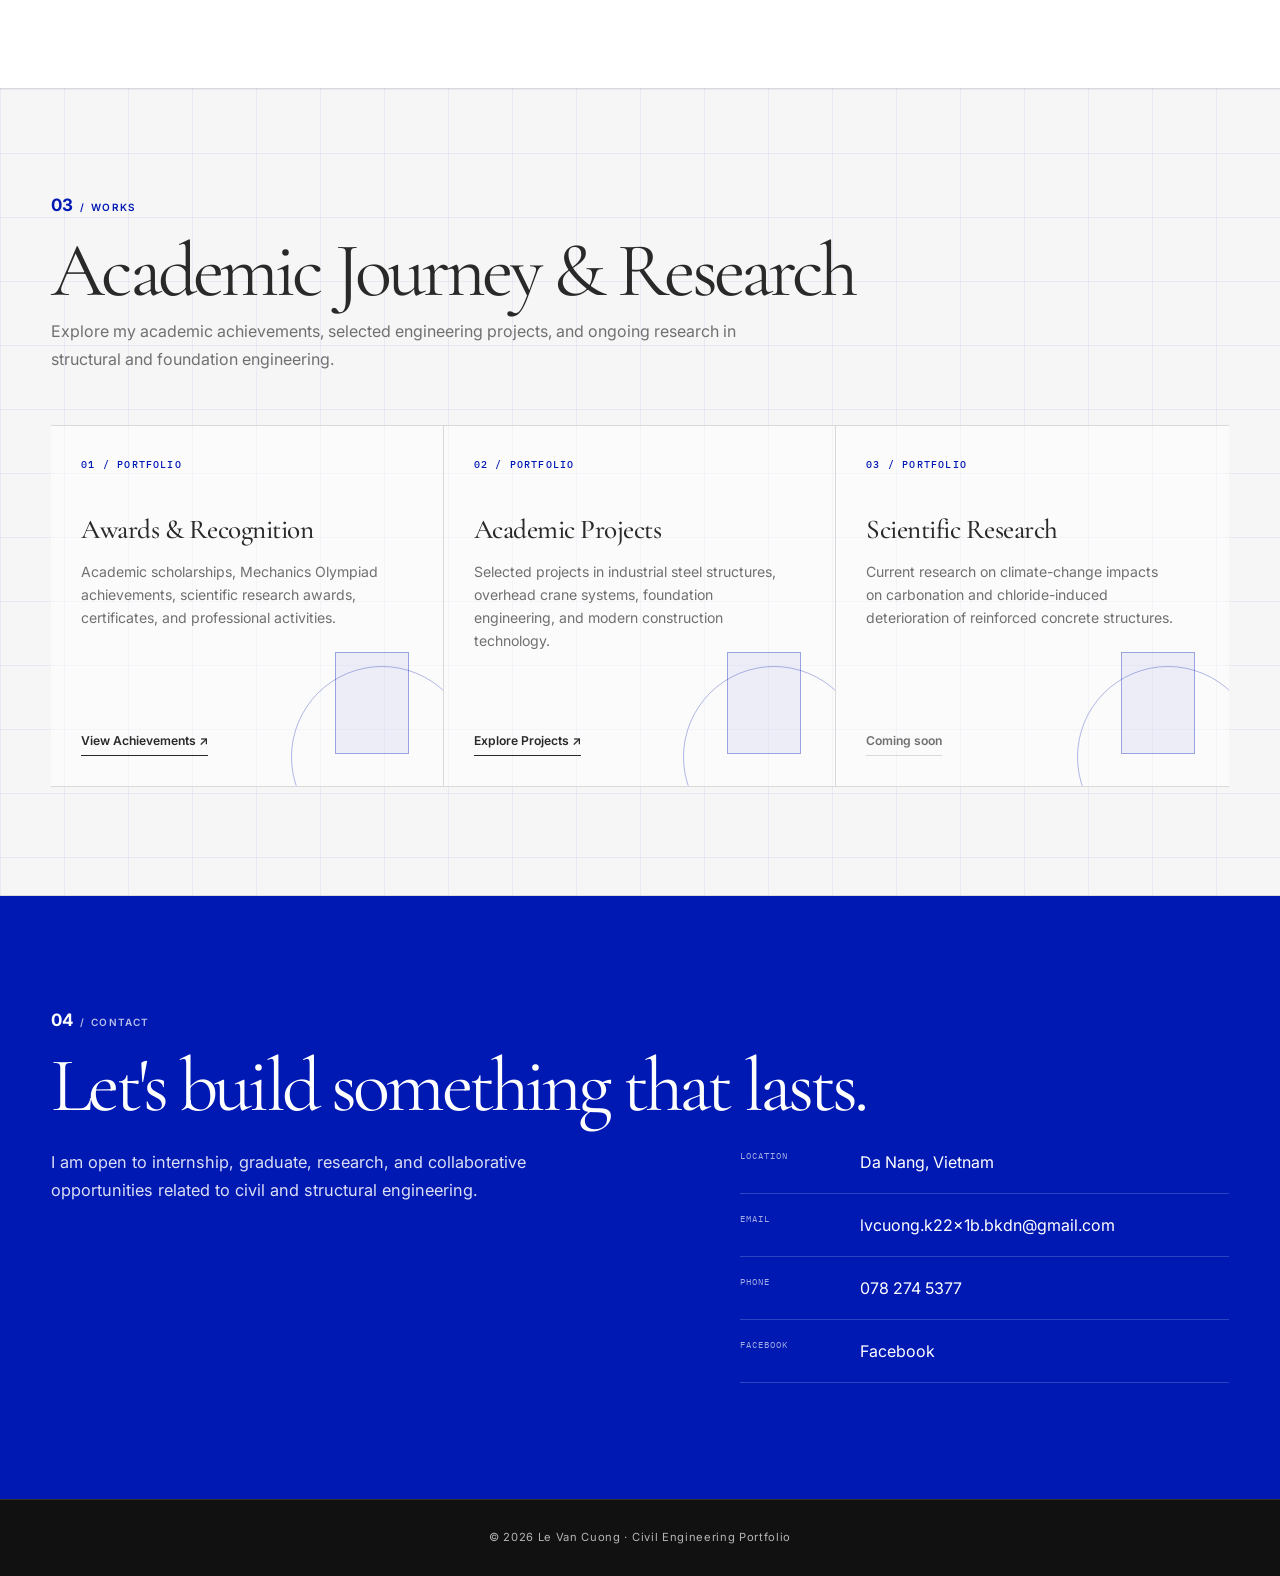
==== commit f2c3ad4c: "Adopt gbc-style colour palette (cobalt accent, neutral greys) - Add --accent #0019b3 / --accent-deep" ====
--- a/index.html
+++ b/index.html
@@ -11,20 +11,21 @@
 <link href="https://fonts.googleapis.com/css2?family=Cormorant+Garamond:wght@400;500;600&family=IBM+Plex+Mono:wght@400;500&family=Inter:wght@400;500;600;700&display=swap" rel="stylesheet">
 <style>
 :root{
+  --accent:#0019b3;--accent-deep:#00128a;
   --paper:#ffffff;
-  --paper-deep:#f4f4f2;
-  --ink:#202522;
-  --muted:#6d716c;
-  --sage:#7e8c7a;
-  --steel:#627a8b;
-  --line:#b8bbb5;
+  --paper-deep:#f6f6f6;
+  --ink:#292929;
+  --muted:#707070;
+  --sage:var(--accent);
+  --steel:var(--accent);
+  --line:#d9d9d9;
   --white:#ffffff;
-  --dark:#26302c;
-  --dark-deep:#1f2522;
+  --dark:#181818;
+  --dark-deep:#111111;
   --serif:"Cormorant Garamond",Georgia,"Times New Roman",serif;
   --sans:"Inter",Arial,sans-serif;
   --mono:"IBM Plex Mono",monospace;
-  --shadow:0 22px 70px rgba(43,49,46,.08);
+  --shadow:0 22px 70px rgba(48,48,48,.08);
   --ease-out:cubic-bezier(.22,1,.36,1);
 }
 
@@ -57,7 +58,7 @@
   top:0;
   z-index:10;
   background:rgba(255,255,255,.88);
-  border-bottom:1px solid rgba(184,187,181,.9);
+  border-bottom:1px solid rgba(217,217,217,.9);
   -webkit-backdrop-filter:blur(16px);
   backdrop-filter:blur(16px);
 }
@@ -134,7 +135,7 @@
 }
 .hero-section-label .section-number,
 .section-label .section-number{
-  color:#d3a926;
+  color:var(--accent);
   font-family:var(--sans);
   font-size:17px;
   font-weight:700;
@@ -193,7 +194,7 @@
 .lead{
   max-width:700px;
   margin:0;
-  color:#3d4440;
+  color:#424242;
   font-size:1rem;
   line-height:1.8;
 }
@@ -213,8 +214,8 @@
 }
 .btn::after{content:"↗";transition:transform .18s ease}
 .btn:hover::after{transform:translate(4px,-4px)}
-.btn-primary{background:var(--ink);color:var(--white)}
-.btn-primary:hover{background:#343b37;transform:translateY(-2px)}
+.btn-primary{background:var(--accent);color:var(--white)}
+.btn-primary:hover{background:var(--accent-deep);transform:translateY(-2px)}
 .btn-outline{
   min-height:44px;
   padding:0 0 5px;
@@ -233,23 +234,23 @@
   place-items:center;
   overflow:visible;
   isolation:isolate;
-  border:1px solid rgba(32,37,34,.72);
+  border:1px solid rgba(41,41,41,.72);
   border-radius:50%;
   background:
-    linear-gradient(rgba(98,122,139,.08) 1px,transparent 1px),
-    linear-gradient(90deg,rgba(98,122,139,.08) 1px,transparent 1px),
-    rgba(216,214,207,.36);
+    linear-gradient(rgba(0,25,179,.08) 1px,transparent 1px),
+    linear-gradient(90deg,rgba(0,25,179,.08) 1px,transparent 1px),
+    rgba(214,214,214,.36);
   background-size:38px 38px;
-  box-shadow:0 26px 78px rgba(43,49,46,.09);
+  box-shadow:0 26px 78px rgba(48,48,48,.09);
 }
 .portrait::before,.portrait::after{
   position:absolute;
   z-index:-1;
   content:"";
-  border:1px solid rgba(98,122,139,.26);
-}
-.portrait::before{width:134%;height:28px;right:-23%;bottom:21%;background:rgba(98,122,139,.05)}
-.portrait::after{width:58px;height:82%;right:8%;bottom:-34%;background:rgba(126,140,122,.05)}
+  border:1px solid rgba(0,25,179,.26);
+}
+.portrait::before{width:134%;height:28px;right:-23%;bottom:21%;background:rgba(0,25,179,.05)}
+.portrait::after{width:58px;height:82%;right:8%;bottom:-34%;background:rgba(0,25,179,.05)}
 .portrait-frame{
   position:relative;
   width:100%;
@@ -260,7 +261,7 @@
   align-items:center;
   justify-content:center;
   overflow:hidden;
-  border:1px solid rgba(32,37,34,.38);
+  border:1px solid rgba(41,41,41,.38);
   border-radius:50%;
   background:
     radial-gradient(circle at 50% 36%,rgba(255,255,255,.7),transparent 52%),
@@ -276,7 +277,7 @@
   border-radius:50%;
   box-shadow:
     inset 0 0 0 1px rgba(255,255,255,.52),
-    inset 0 -28px 56px rgba(38,48,44,.035);
+    inset 0 -28px 56px rgba(24,24,24,.035);
 }
 .portrait-photo{
   position:absolute;
@@ -340,8 +341,8 @@
 
 .portfolio-section{
   background:
-    linear-gradient(rgba(98,122,139,.055) 1px,transparent 1px),
-    linear-gradient(90deg,rgba(98,122,139,.055) 1px,transparent 1px),
+    linear-gradient(rgba(0,25,179,.055) 1px,transparent 1px),
+    linear-gradient(90deg,rgba(0,25,179,.055) 1px,transparent 1px),
     var(--paper-deep);
   background-size:64px 64px;
   border-top:1px solid var(--line);
@@ -375,7 +376,7 @@
   width:180px;
   height:180px;
   content:"";
-  border:1px solid rgba(98,122,139,.3);
+  border:1px solid rgba(0,25,179,.3);
   border-radius:50%;
   transition:transform .35s ease;
 }
@@ -386,8 +387,8 @@
   width:72px;
   height:100px;
   content:"";
-  border:1px solid rgba(126,140,122,.35);
-  background:rgba(126,140,122,.06);
+  border:1px solid rgba(0,25,179,.35);
+  background:rgba(0,25,179,.06);
 }
 .card:hover{z-index:2;background:var(--white);transform:translateY(-6px)}
 .card:hover::before{transform:scale(1.08)}
@@ -451,13 +452,15 @@
 
 .contact{
   padding:116px 0;
-  background:var(--dark-deep);
+  background:var(--accent);
   color:var(--white);
 }
-.contact .section-kicker{color:#aebda9}
+.contact .section-kicker{color:rgba(255,255,255,.72)}
+.contact .section-label .section-number{color:var(--white)}
+.contact .section-label .section-name,.contact .section-label .section-divider{color:rgba(255,255,255,.72)}
 .contact .section-title{color:var(--white)}
 .contact-grid{display:grid;grid-template-columns:1.08fr .92fr;gap:clamp(50px,9vw,130px)}
-.contact-grid>div:first-child p{max-width:530px;color:#c5ccc7;font-size:1.02rem}
+.contact-grid>div:first-child p{max-width:530px;color:rgba(255,255,255,.86);font-size:1.02rem}
 .contact-item{
   padding:17px 0;
   display:grid;
@@ -468,17 +471,17 @@
 }
 .contact-item span{
   display:block;
-  color:#95a19a;
+  color:rgba(255,255,255,.64);
   font-family:var(--mono);
   font-size:.59rem;
   letter-spacing:.11em;
   text-transform:uppercase;
 }
 .contact-item a{text-decoration:none}
-.contact-item a:hover{color:#c7d4c3}
+.contact-item a:hover{color:rgba(255,255,255,.75)}
 footer{
   background:var(--dark-deep);
-  color:#aeb7b1;
+  color:#b5b5b5;
   text-align:center;
   padding:28px;
   border-top:1px solid rgba(255,255,255,.13);
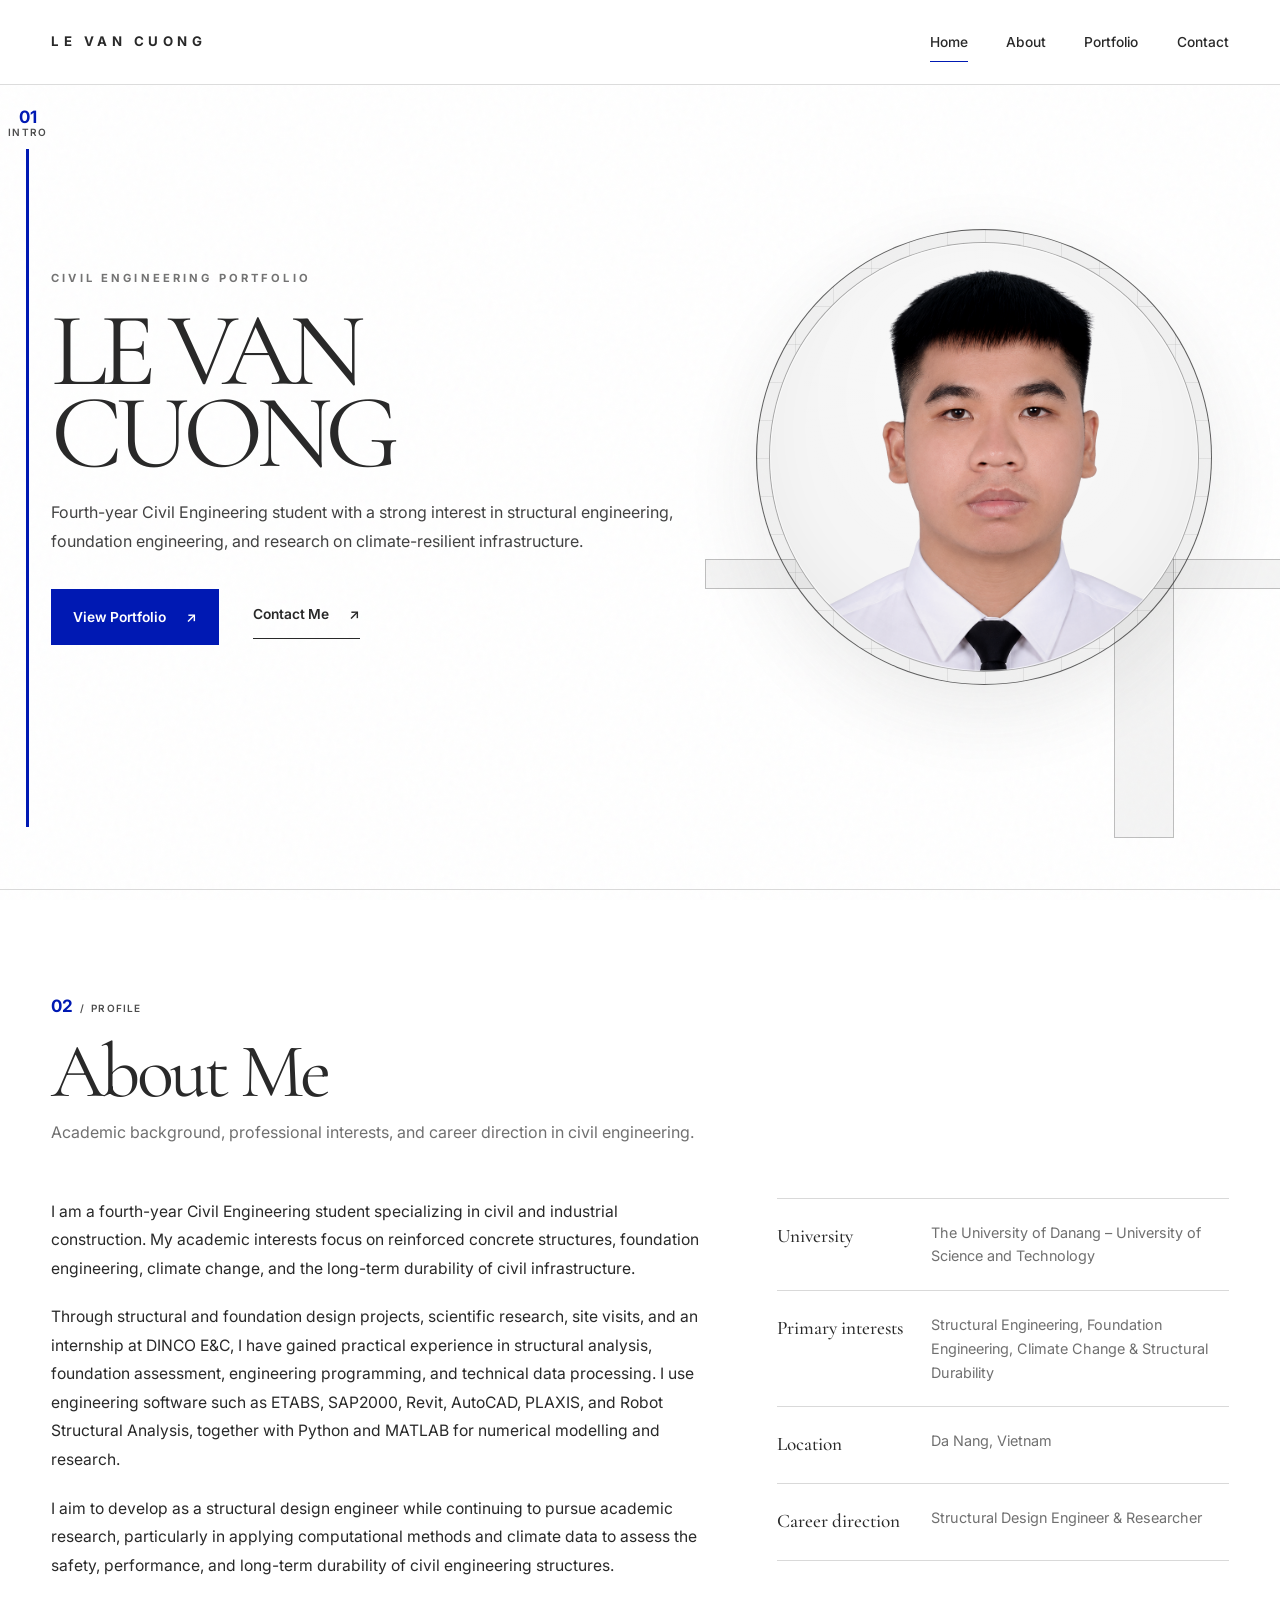
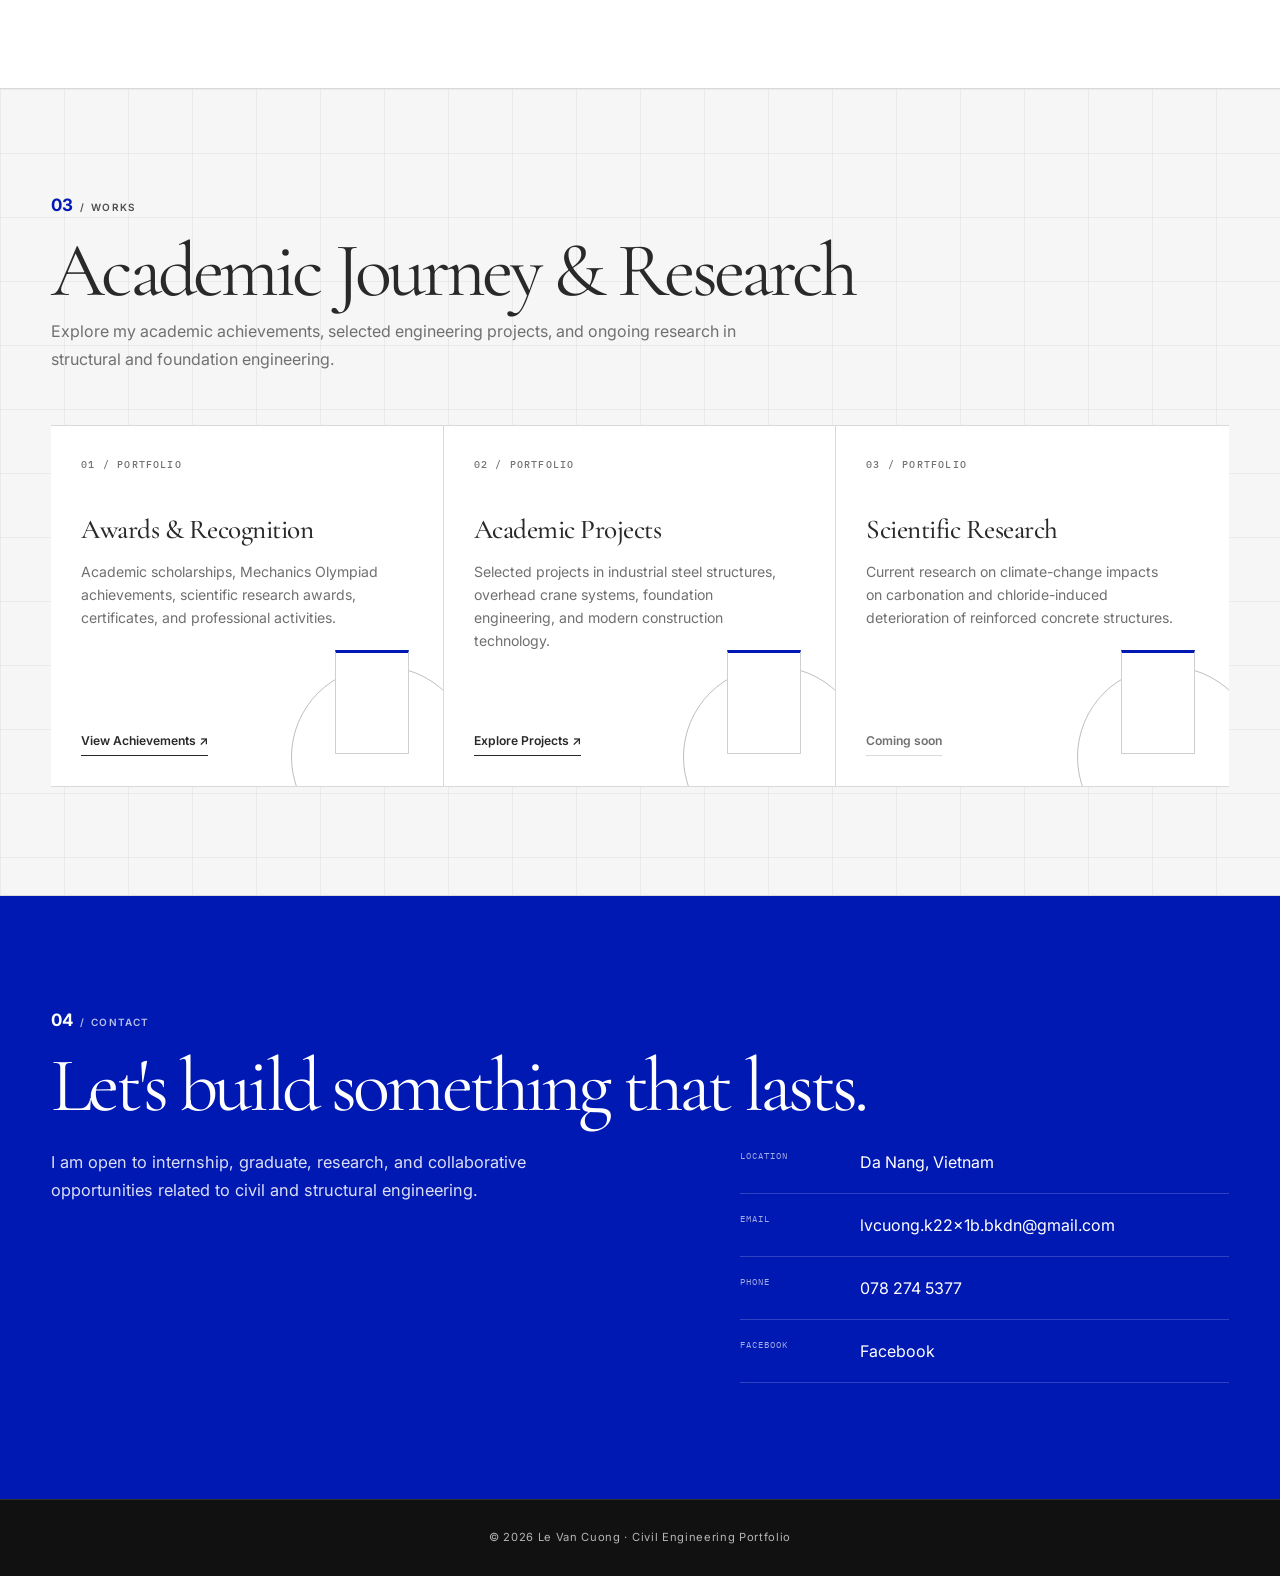
==== commit 482f8b0e: "Use cobalt as a signal colour only; remove lilac tints Follow-up to the gbc palette after an indepen" ====
--- a/index.html
+++ b/index.html
@@ -16,8 +16,8 @@
   --paper-deep:#f6f6f6;
   --ink:#292929;
   --muted:#707070;
-  --sage:var(--accent);
-  --steel:var(--accent);
+  --sage:#737373;
+  --steel:#4d4d4d;
   --line:#d9d9d9;
   --white:#ffffff;
   --dark:#181818;
@@ -84,7 +84,7 @@
   left:0;
   height:1px;
   content:"";
-  background:var(--sage);
+  background:var(--accent);
   transform:scaleX(0);
   transform-origin:left;
   transition:transform .2s ease;
@@ -116,9 +116,9 @@
   top:64px;
   bottom:62px;
   left:max(2vw,24px);
-  width:4px;
+  width:3px;
   content:"";
-  background:var(--sage);
+  background:var(--accent);
 }
 .hero-section-label{
   position:absolute;
@@ -237,8 +237,8 @@
   border:1px solid rgba(41,41,41,.72);
   border-radius:50%;
   background:
-    linear-gradient(rgba(0,25,179,.08) 1px,transparent 1px),
-    linear-gradient(90deg,rgba(0,25,179,.08) 1px,transparent 1px),
+    linear-gradient(rgba(41,41,41,.08) 1px,transparent 1px),
+    linear-gradient(90deg,rgba(41,41,41,.08) 1px,transparent 1px),
     rgba(214,214,214,.36);
   background-size:38px 38px;
   box-shadow:0 26px 78px rgba(48,48,48,.09);
@@ -247,10 +247,10 @@
   position:absolute;
   z-index:-1;
   content:"";
-  border:1px solid rgba(0,25,179,.26);
-}
-.portrait::before{width:134%;height:28px;right:-23%;bottom:21%;background:rgba(0,25,179,.05)}
-.portrait::after{width:58px;height:82%;right:8%;bottom:-34%;background:rgba(0,25,179,.05)}
+  border:1px solid rgba(41,41,41,.26);
+}
+.portrait::before{width:134%;height:28px;right:-23%;bottom:21%;background:rgba(41,41,41,.05)}
+.portrait::after{width:58px;height:82%;right:8%;bottom:-34%;background:rgba(41,41,41,.05)}
 .portrait-frame{
   position:relative;
   width:100%;
@@ -341,8 +341,8 @@
 
 .portfolio-section{
   background:
-    linear-gradient(rgba(0,25,179,.055) 1px,transparent 1px),
-    linear-gradient(90deg,rgba(0,25,179,.055) 1px,transparent 1px),
+    linear-gradient(rgba(41,41,41,.055) 1px,transparent 1px),
+    linear-gradient(90deg,rgba(41,41,41,.055) 1px,transparent 1px),
     var(--paper-deep);
   background-size:64px 64px;
   border-top:1px solid var(--line);
@@ -364,7 +364,7 @@
   border:0;
   border-right:1px solid var(--line);
   border-radius:0;
-  background:rgba(255,255,255,.48);
+  background:var(--white);
   box-shadow:none;
   transition:background .22s ease,transform .22s ease;
 }
@@ -376,7 +376,7 @@
   width:180px;
   height:180px;
   content:"";
-  border:1px solid rgba(0,25,179,.3);
+  border:1px solid rgba(41,41,41,.3);
   border-radius:50%;
   transition:transform .35s ease;
 }
@@ -387,8 +387,9 @@
   width:72px;
   height:100px;
   content:"";
-  border:1px solid rgba(0,25,179,.35);
-  background:rgba(0,25,179,.06);
+  border:1px solid #cfcfcf;
+  border-top:3px solid var(--accent);
+  background:var(--white);
 }
 .card:hover{z-index:2;background:var(--white);transform:translateY(-6px)}
 .card:hover::before{transform:scale(1.08)}
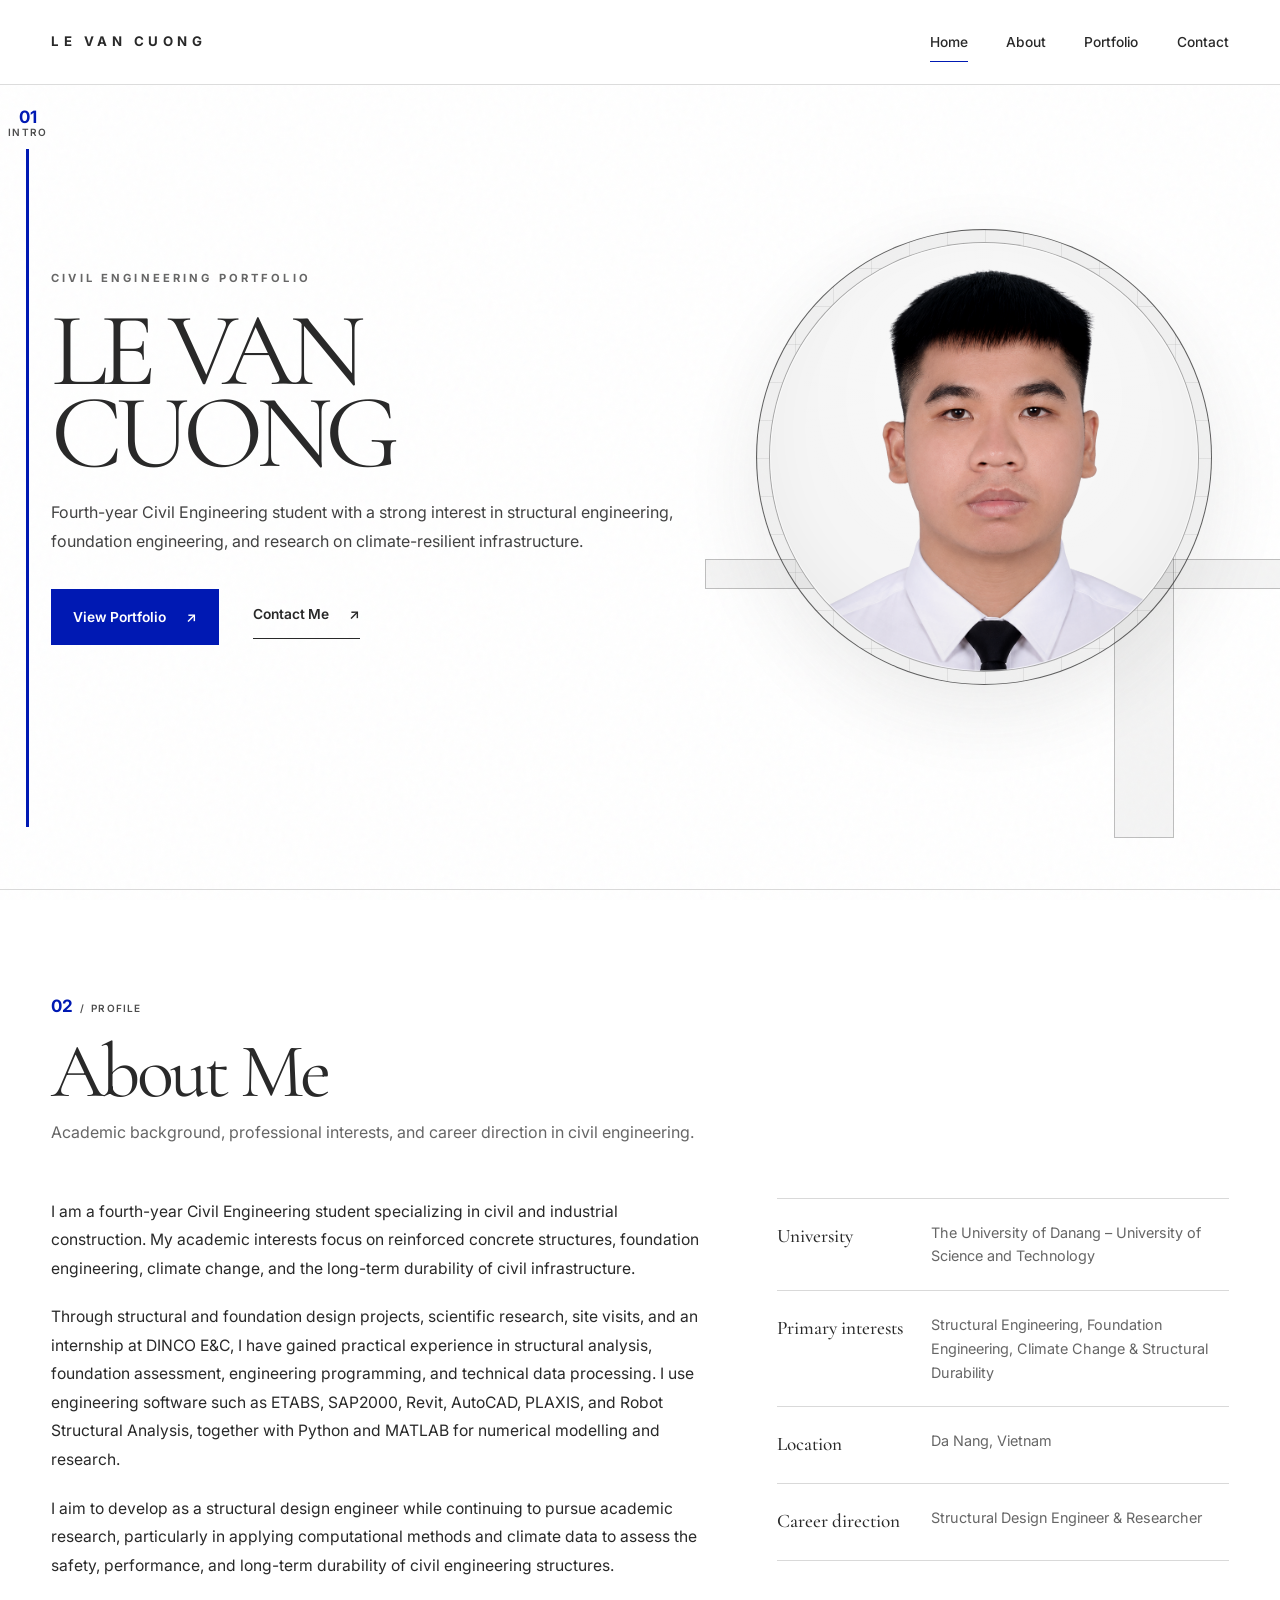
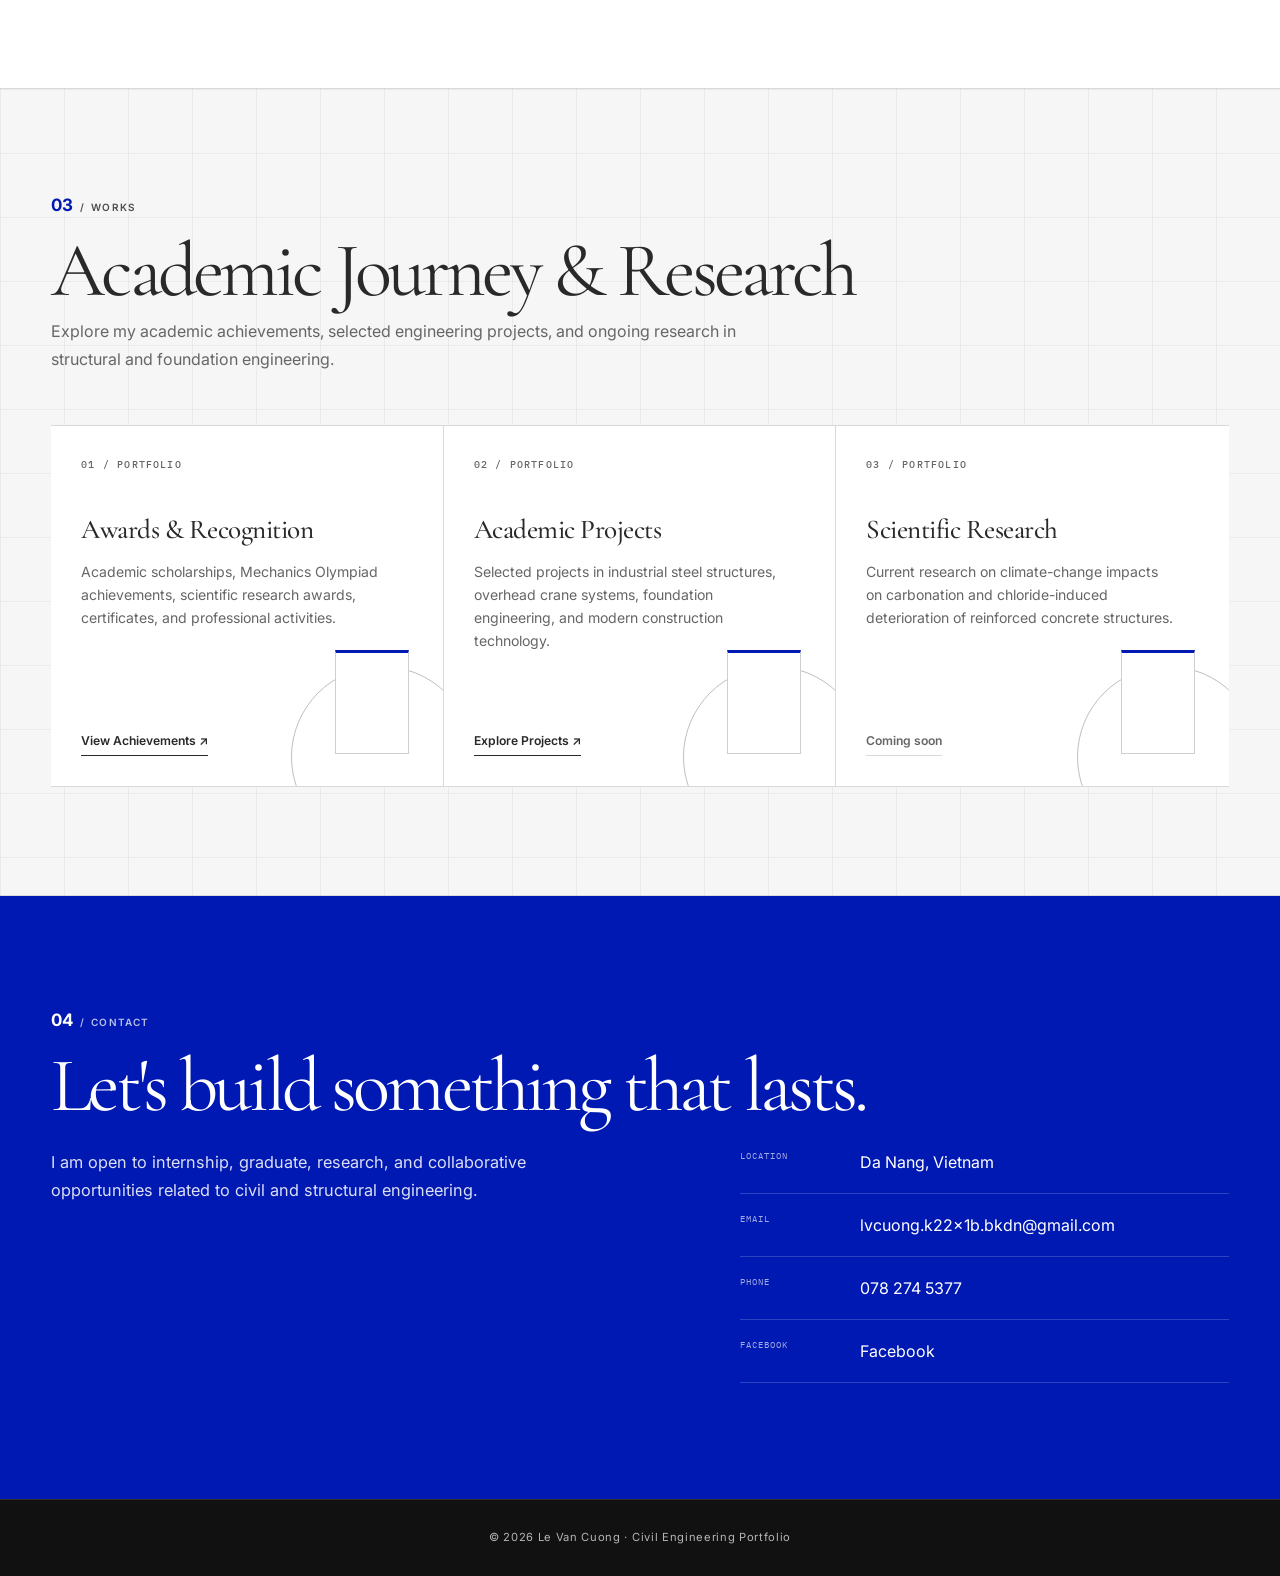
==== commit 0798a83a: "Unify text colour tiers and fix low-contrast labels - Muted + label tier unified to #666666 on all p" ====
--- a/index.html
+++ b/index.html
@@ -15,8 +15,8 @@
   --paper:#ffffff;
   --paper-deep:#f6f6f6;
   --ink:#292929;
-  --muted:#707070;
-  --sage:#737373;
+  --muted:#666666;
+  --sage:#666666;
   --steel:#4d4d4d;
   --line:#d9d9d9;
   --white:#ffffff;
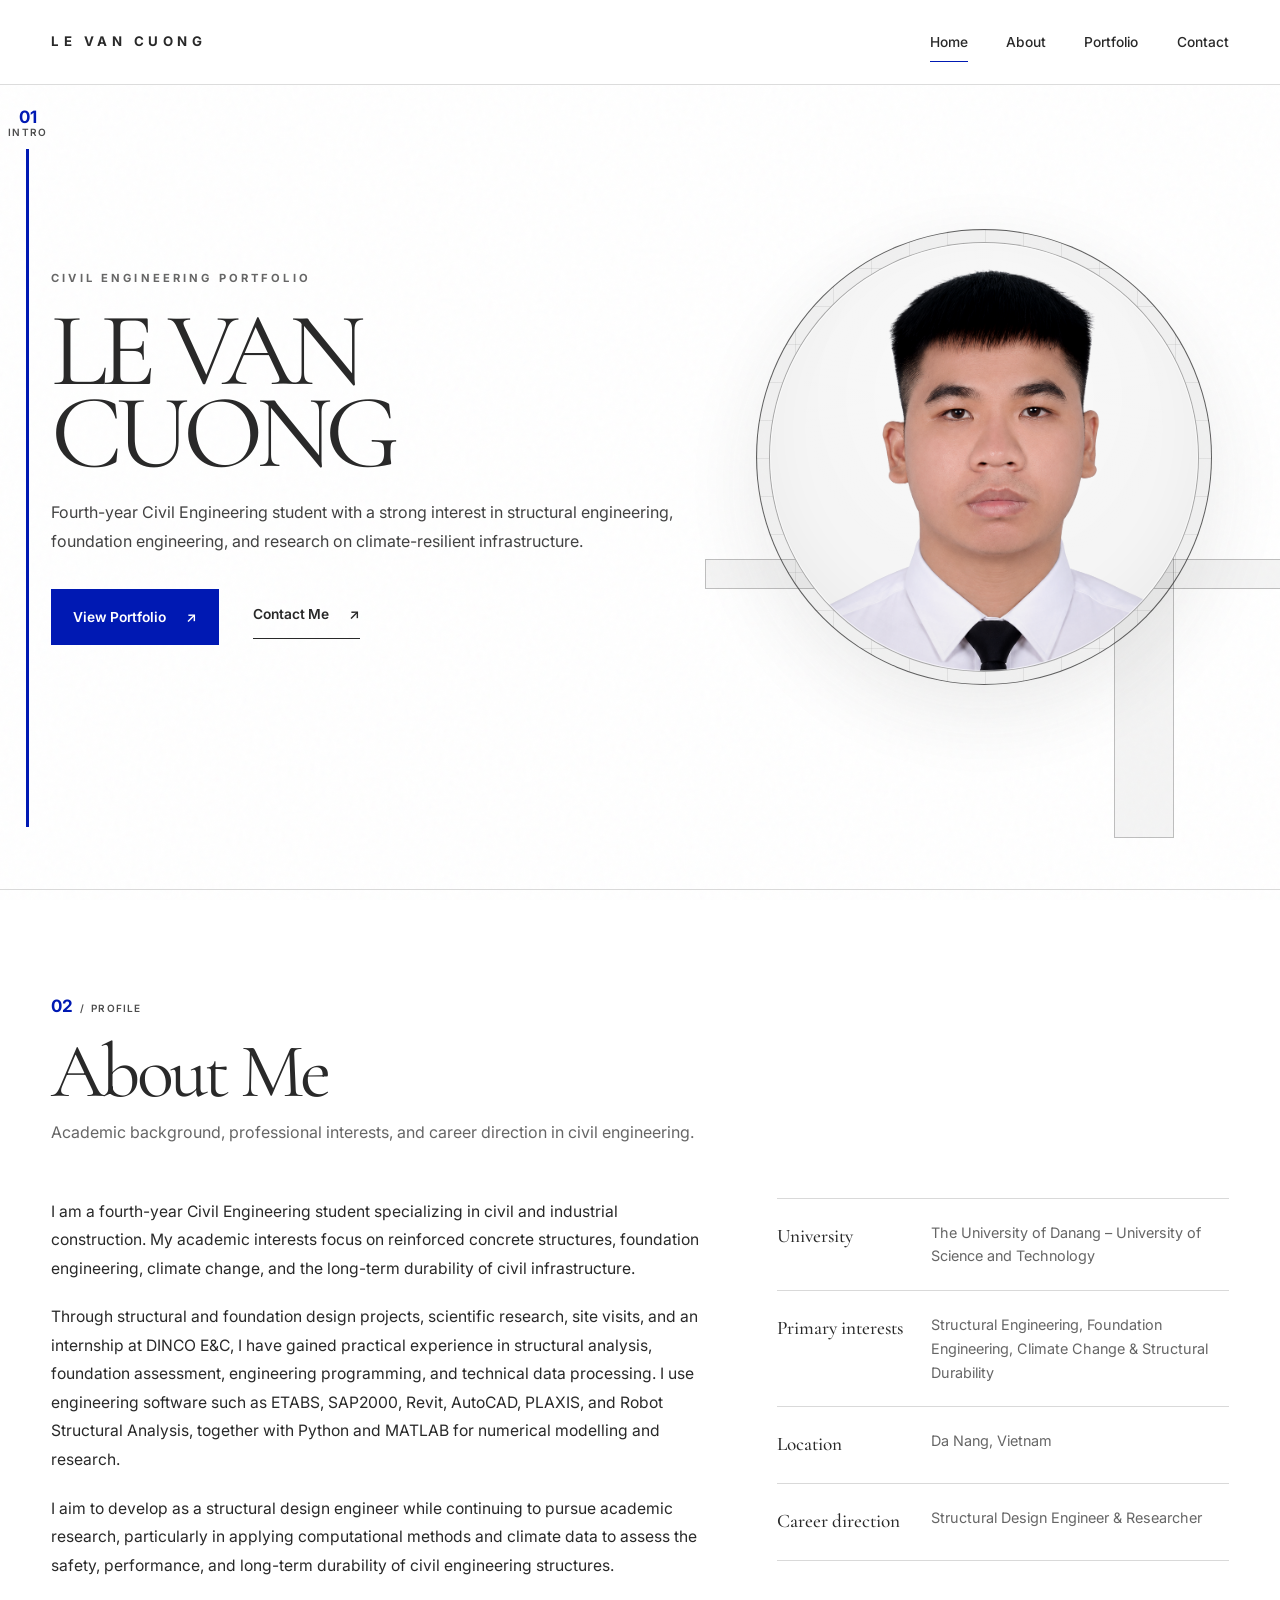
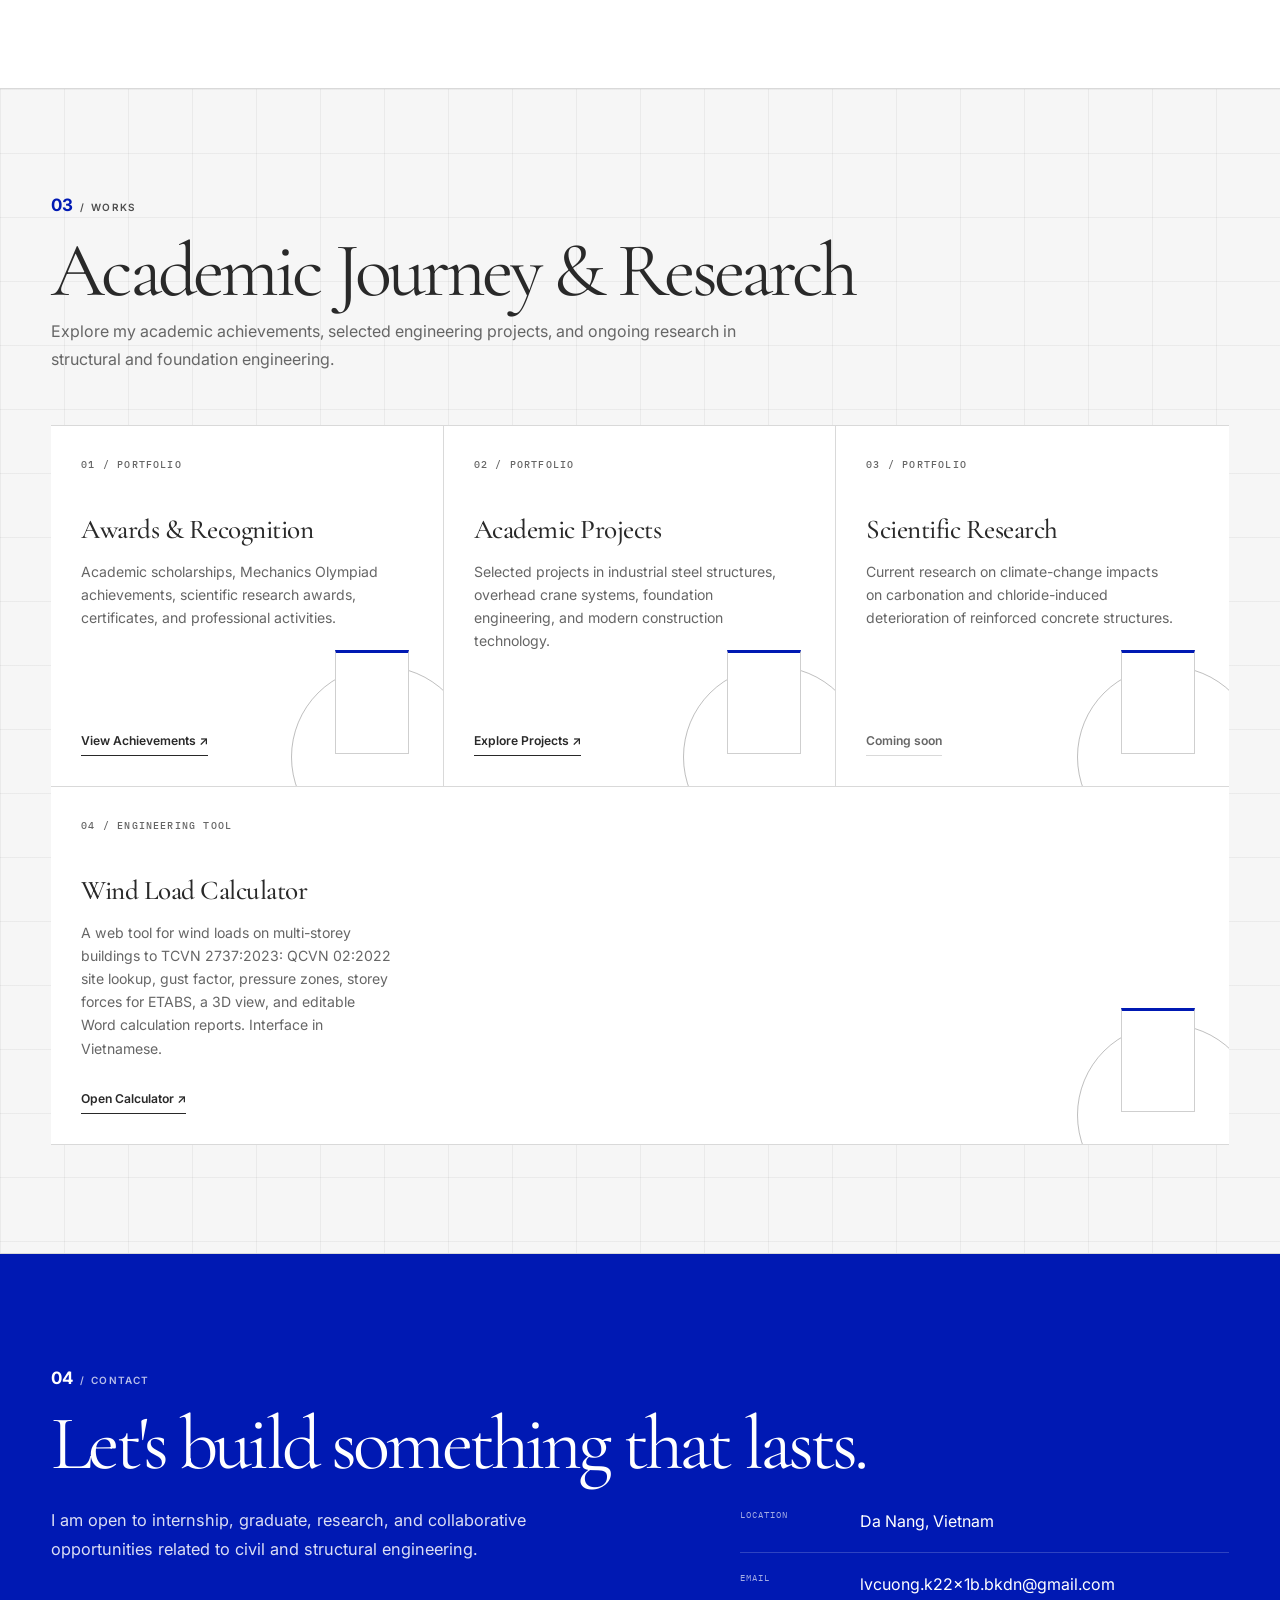
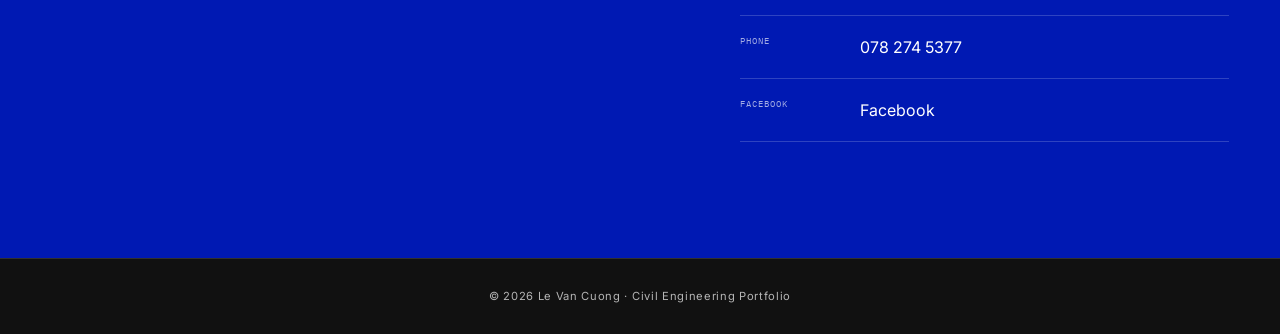
==== commit a7fa6502: "1" ====
--- a/index.html
+++ b/index.html
@@ -369,6 +369,10 @@
   transition:background .22s ease,transform .22s ease;
 }
 .card:last-child{border-right:0}
+.card:nth-child(3){border-right:0}
+.card--wide{grid-column:1/-1;min-height:250px;border-top:1px solid var(--line)}
+.card--wide h3{margin-top:30px}
+.card--wide p{max-width:620px}
 .card::before{
   position:absolute;
   right:-30px;
@@ -662,6 +666,12 @@
           <p>Current research on climate-change impacts on carbonation and chloride-induced deterioration of reinforced concrete structures.</p>
           <span class="disabled-link" role="link" aria-disabled="true">Coming soon</span>
         </article>
+        <article class="card card--wide">
+          <div class="num">04 / ENGINEERING TOOL</div>
+          <h3>Wind Load Calculator</h3>
+          <p>A web tool for wind loads on multi-storey buildings to TCVN 2737:2023: QCVN 02:2022 site lookup, gust factor, pressure zones, storey forces for ETABS, a 3D view, and editable Word calculation reports. Interface in Vietnamese.</p>
+          <a href="wind-load/index.html">Open Calculator</a>
+        </article>
       </div>
     </div>
   </section>
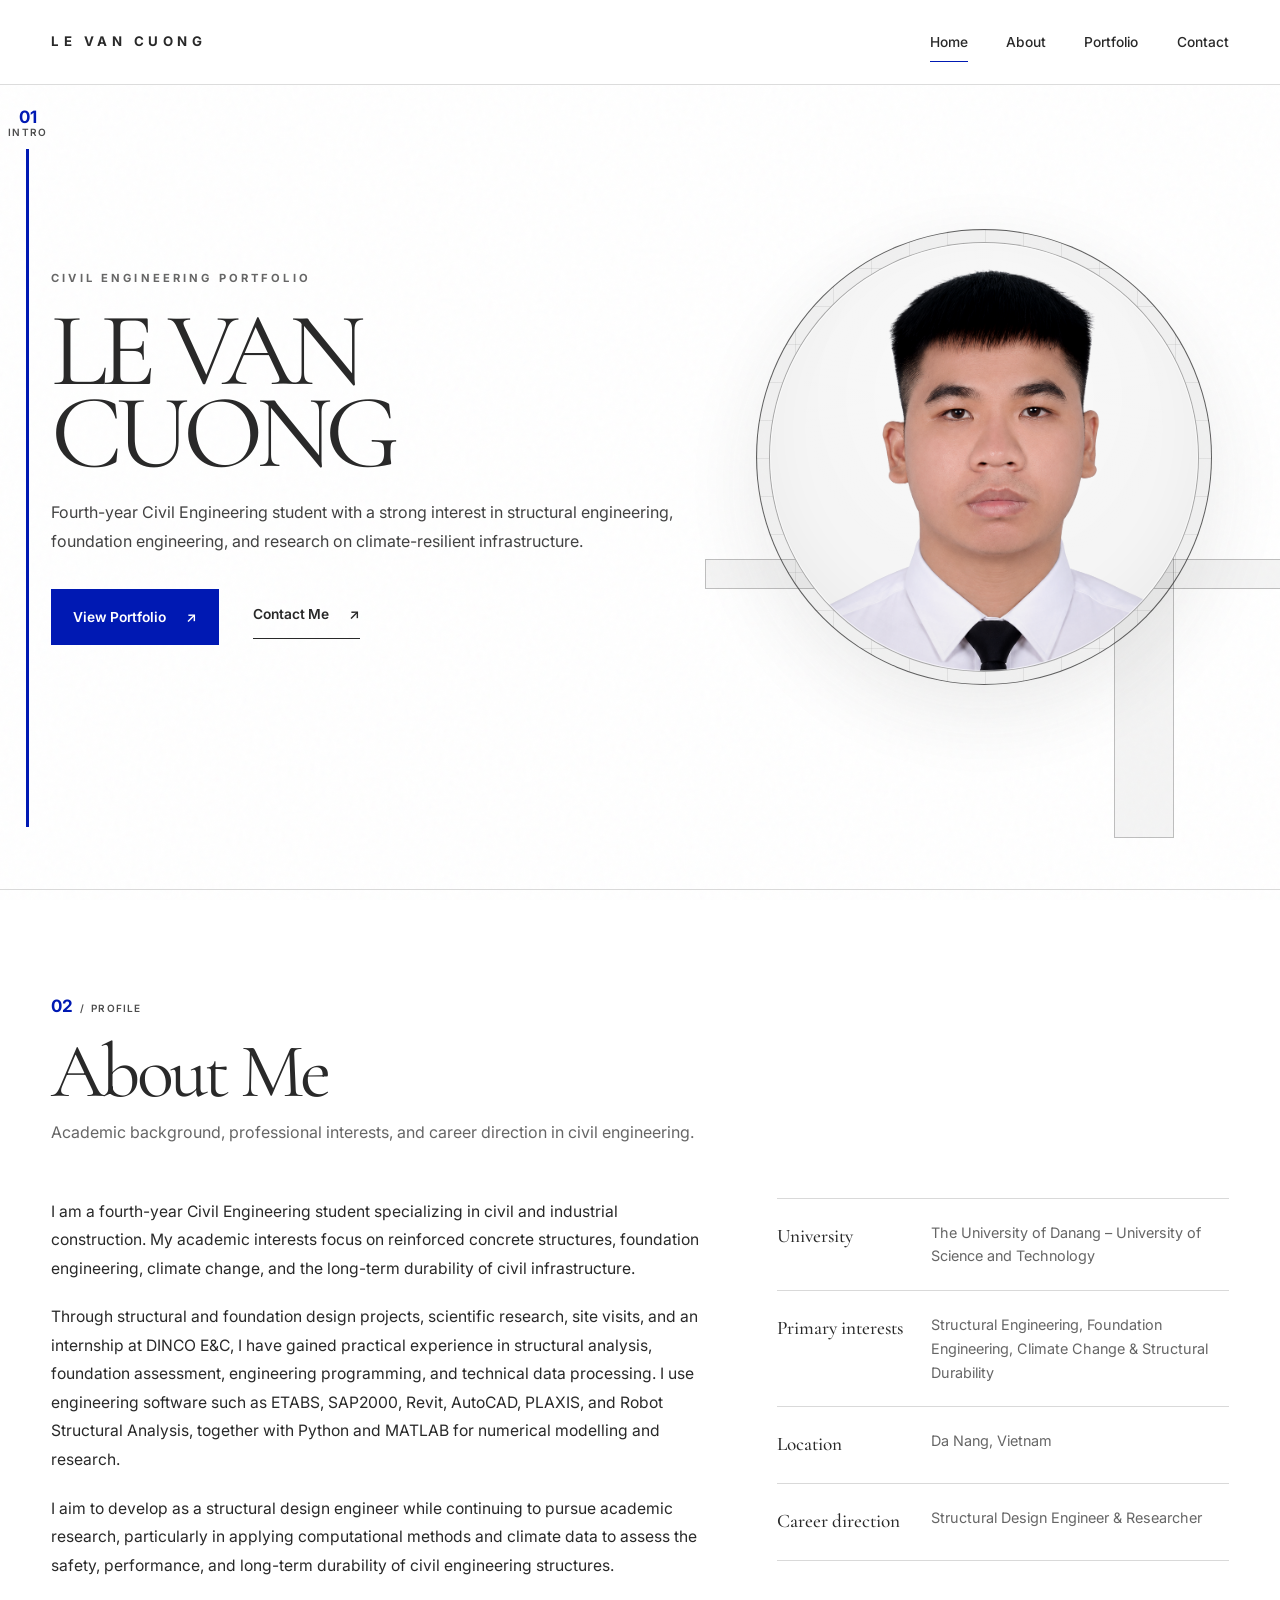
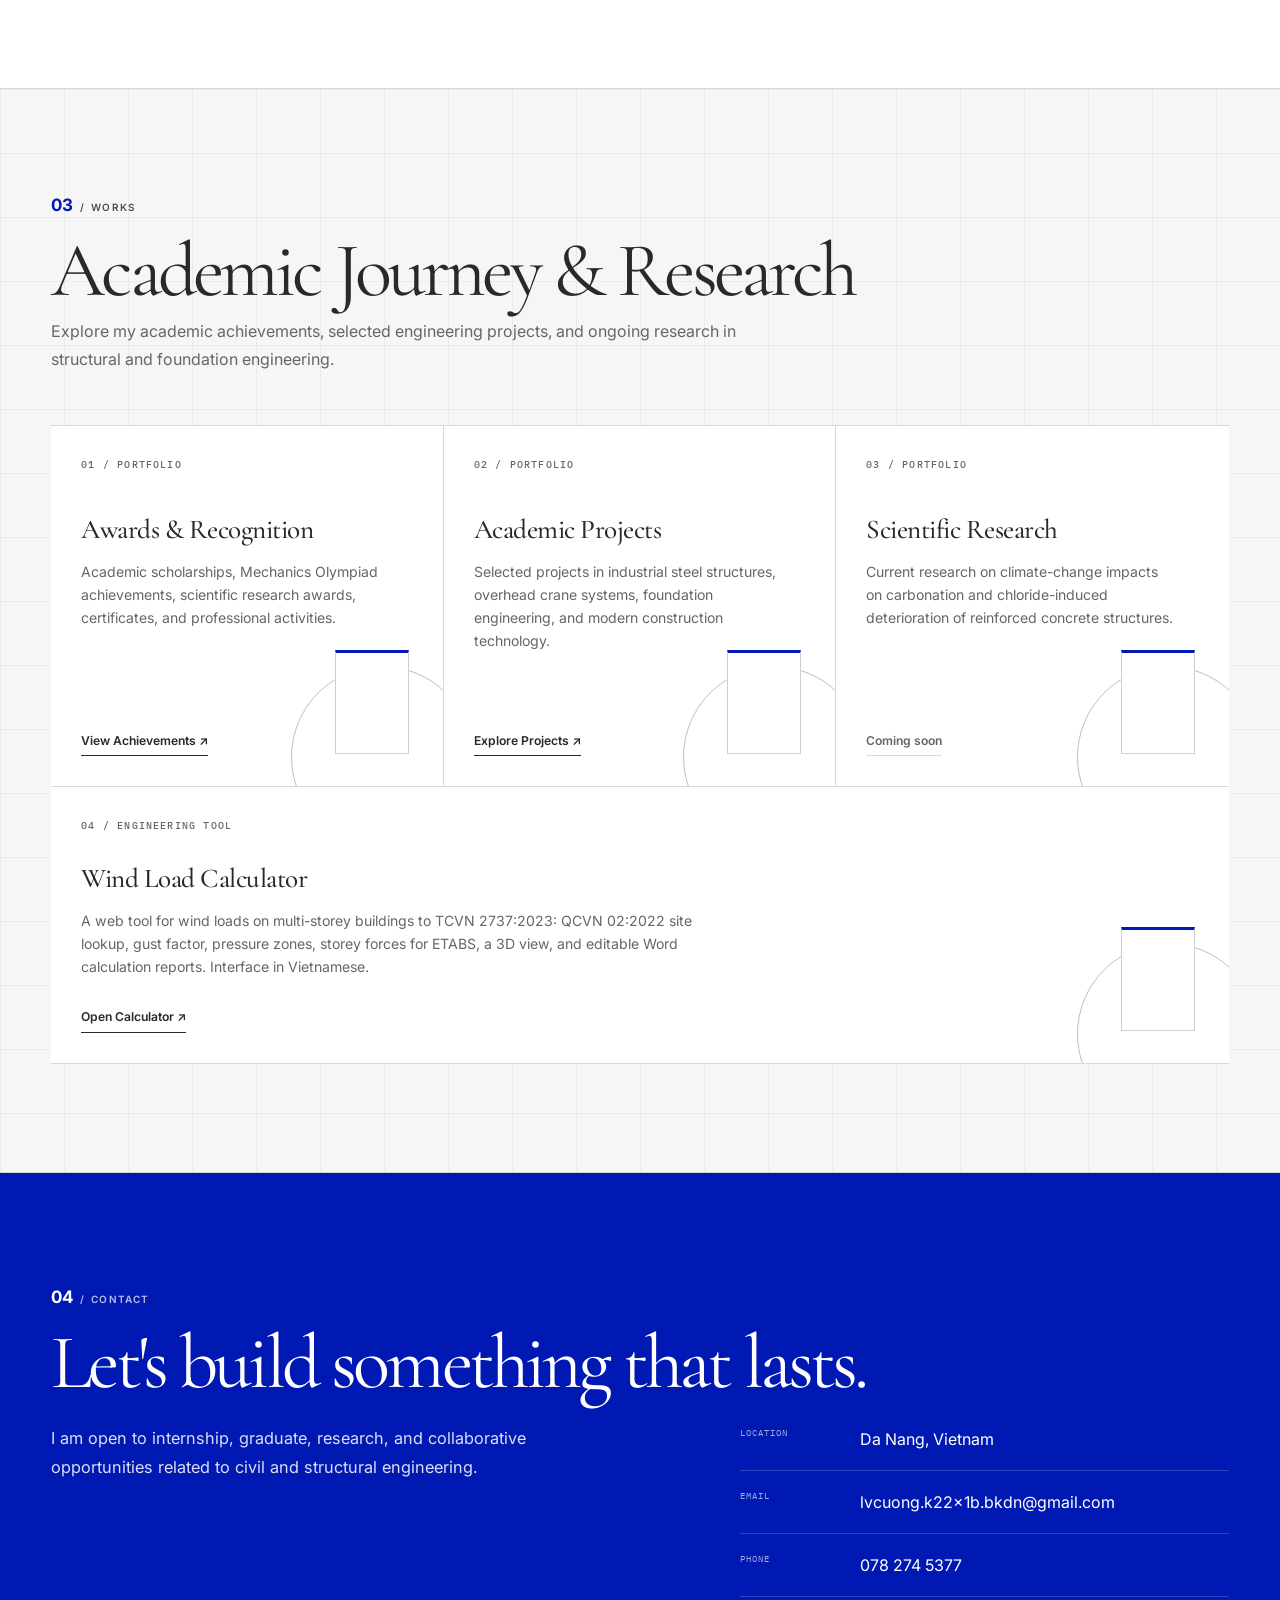
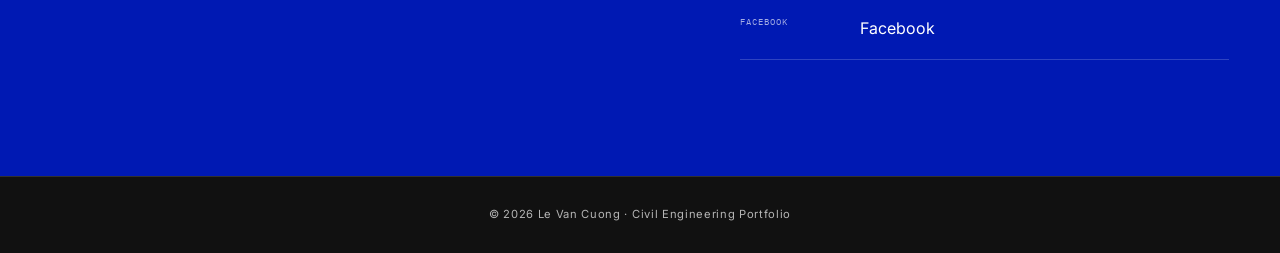
==== commit 647685b7: "1" ====
--- a/index.html
+++ b/index.html
@@ -370,9 +370,10 @@
 }
 .card:last-child{border-right:0}
 .card:nth-child(3){border-right:0}
-.card--wide{grid-column:1/-1;min-height:250px;border-top:1px solid var(--line)}
-.card--wide h3{margin-top:30px}
-.card--wide p{max-width:620px}
+.card.card--wide{grid-column:1/-1;min-height:250px;border-top:1px solid var(--line)}
+.card.card--wide h3{margin-top:30px}
+.card.card--wide p{max-width:620px}
+@media(max-width:900px){.card.card--wide{border-top:0}}
 .card::before{
   position:absolute;
   right:-30px;
